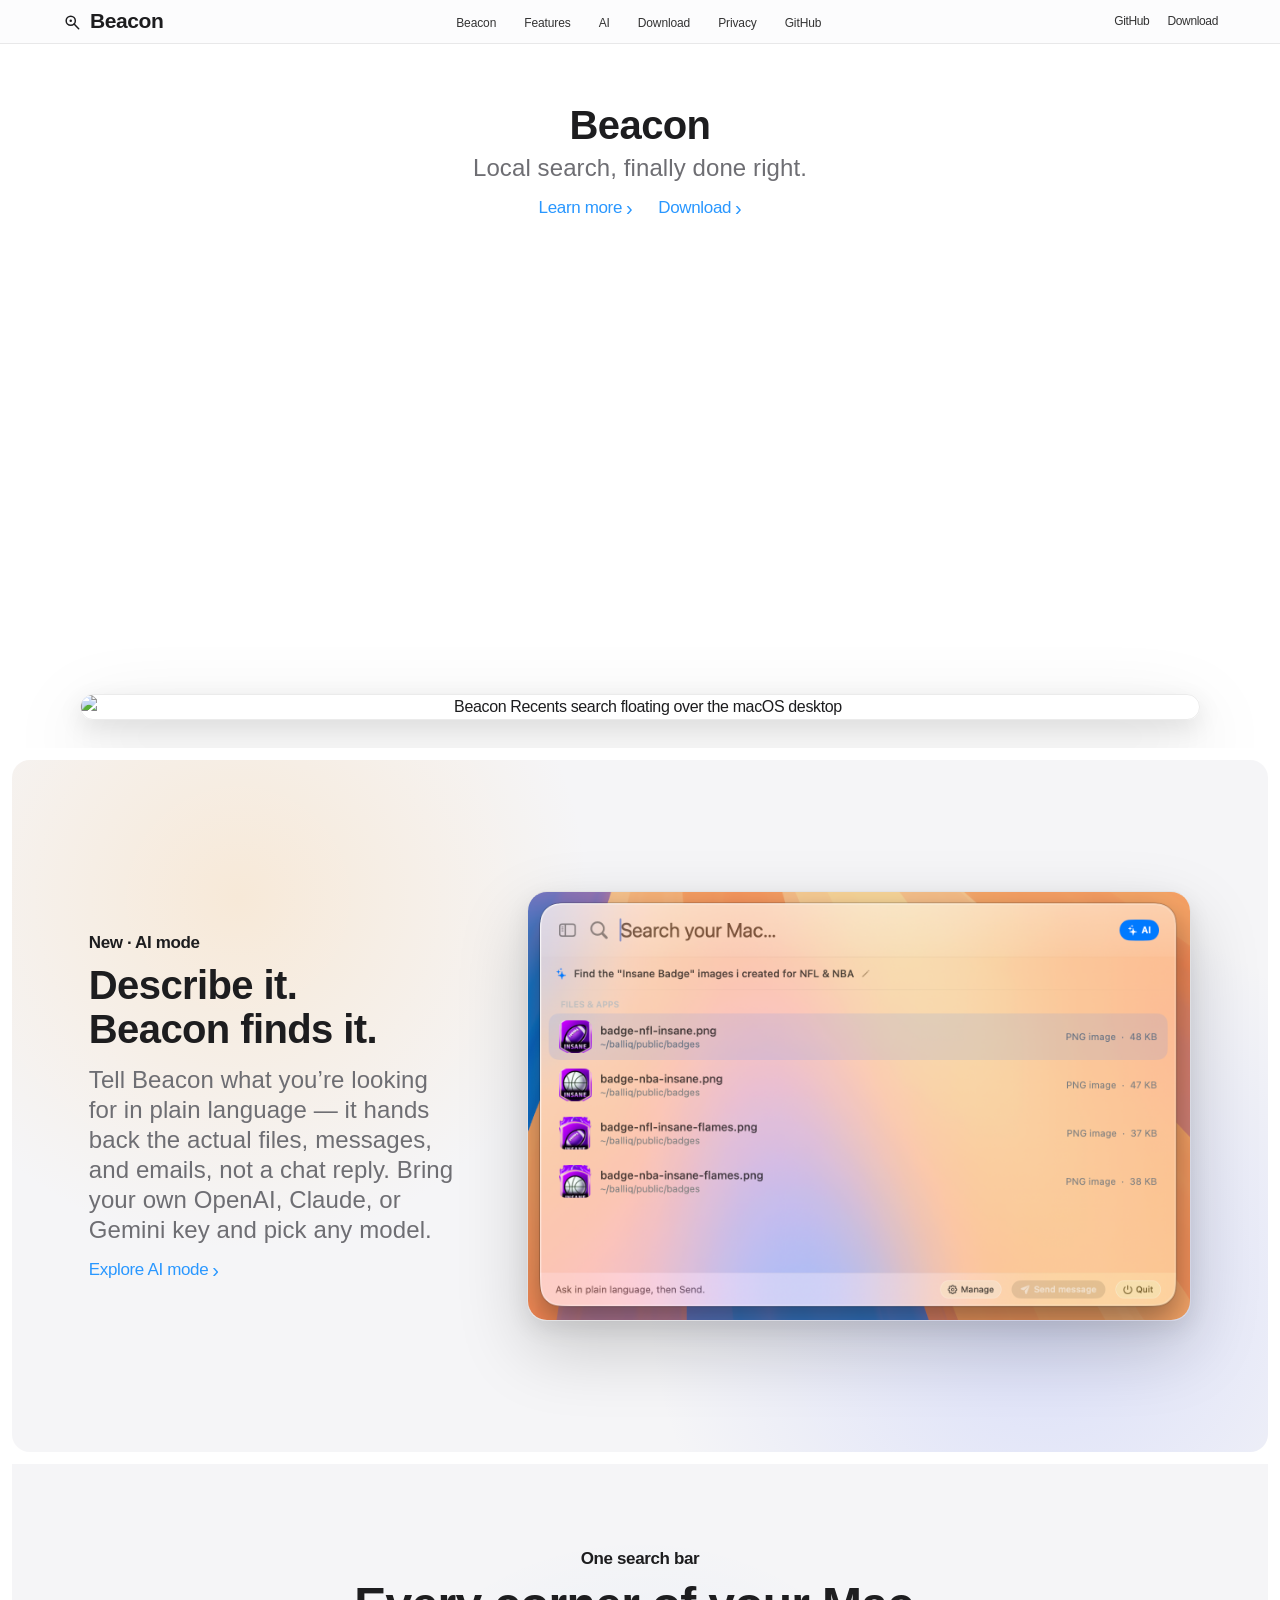
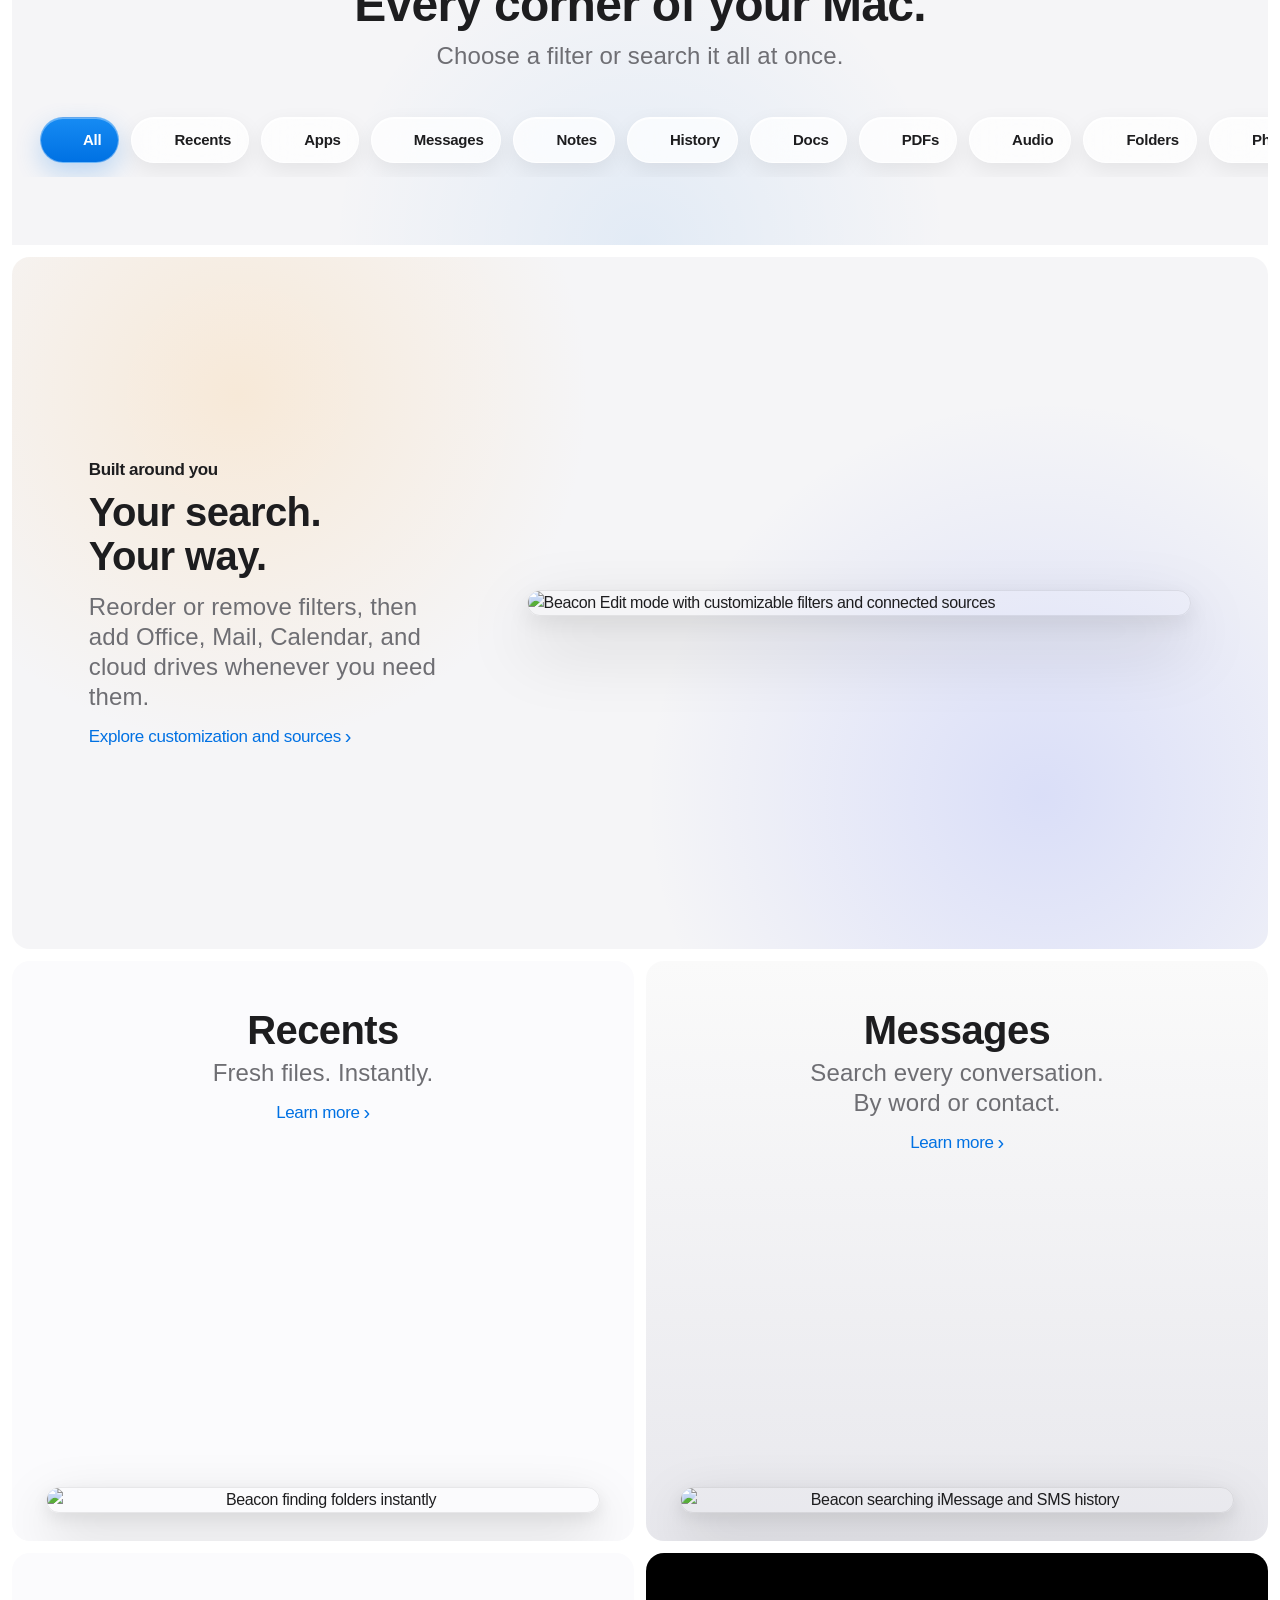
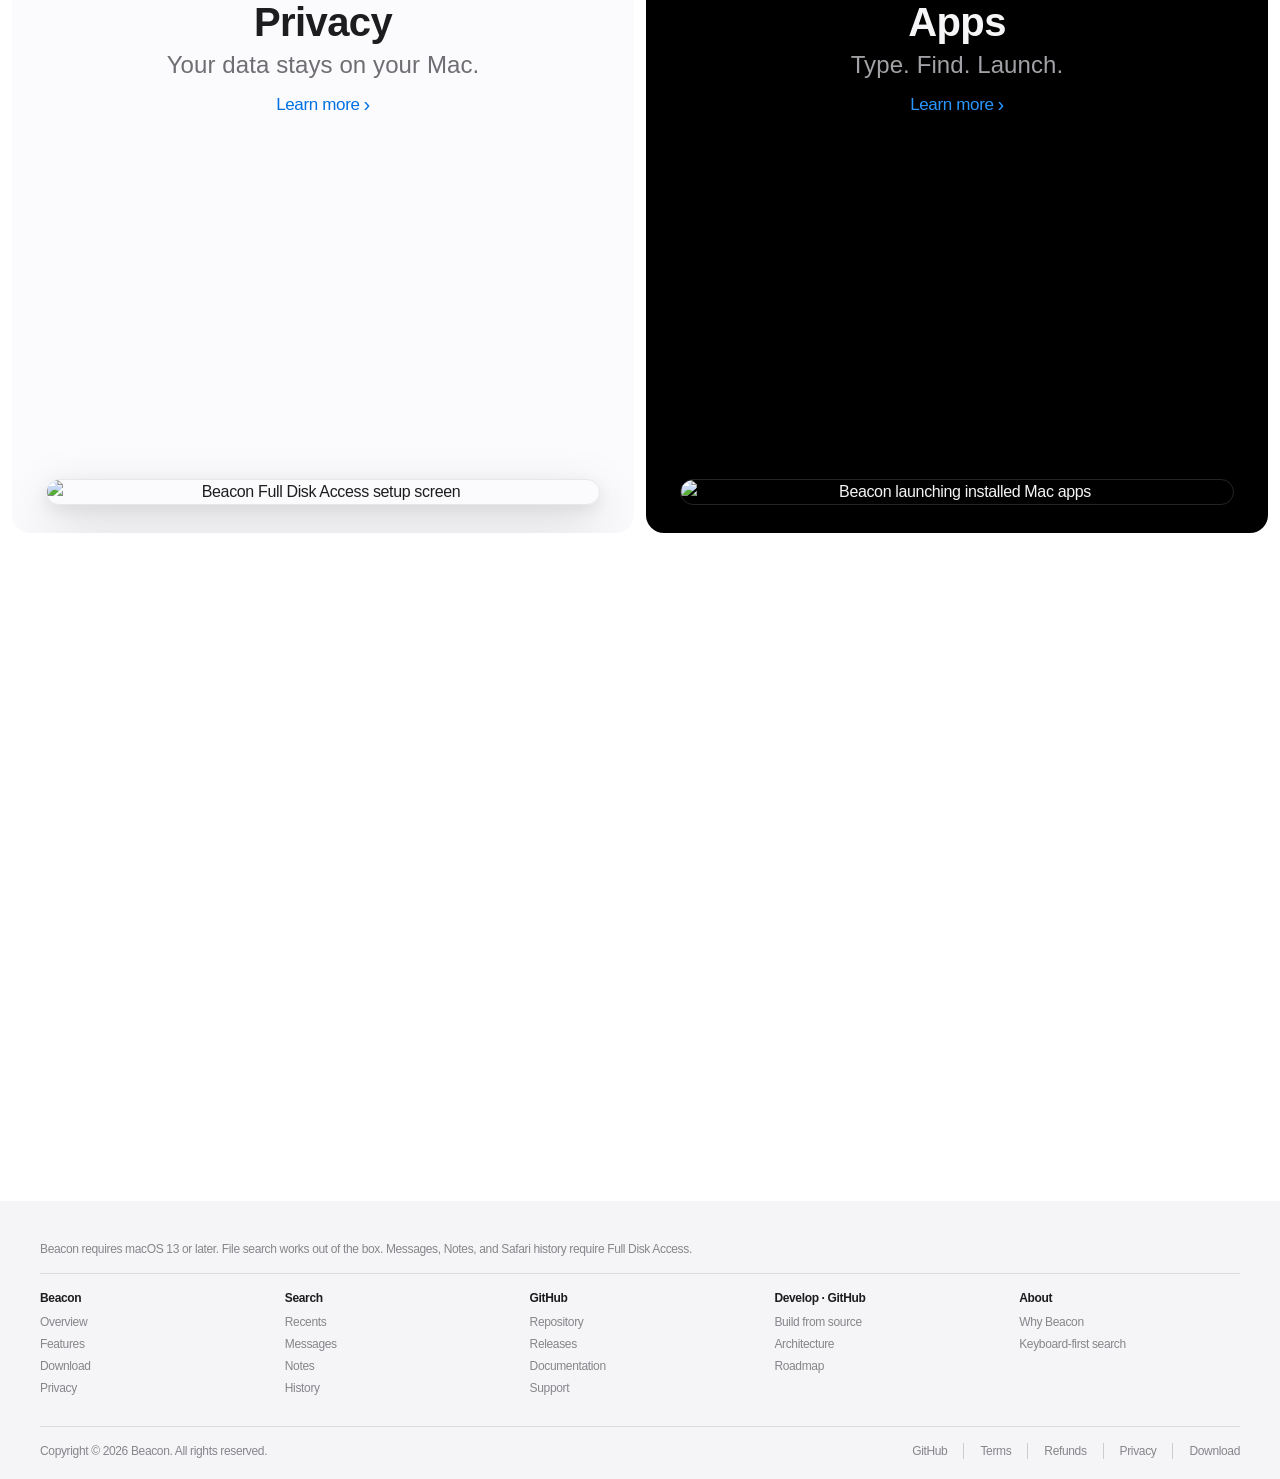
==== docs/index.html @ a311bbb9 "Site polish + Beacon edit-mode drag fix - beaconmac.com: AI is now a jump-to section — "AI" nav link" ====
<!DOCTYPE html>
<html lang="en">
<head>
  <meta charset="utf-8">
  <meta name="viewport" content="width=device-width, initial-scale=1">
  <meta name="description" content="Beacon — fast, private macOS search across files, messages, mail, calendar, Office documents, cloud folders, and more.">
  <title>Beacon — Apple-style macOS search</title>
  <link rel="icon" type="image/png" sizes="36x36" href="assets/favicon.png">
  <link rel="stylesheet" href="css/styles.css?v=20260712-2">
</head>
<body>

  <nav class="globalnav" aria-label="Global">
    <div class="globalnav-inner">
      <a class="globalnav-logo" href="index.html">
        <svg viewBox="0 0 24 24" fill="none" stroke="currentColor" stroke-width="1.8" stroke-linecap="round">
          <circle cx="10.5" cy="10.5" r="5.5"/>
          <line x1="14.5" y1="14.5" x2="20" y2="20"/>
          <circle cx="10.5" cy="10.5" r="1.5" fill="currentColor" stroke="none"/>
        </svg>
        Beacon
      </a>
      <ul class="globalnav-links">
        <li><a href="beacon/index.html">Beacon</a></li>
        <li><a href="beacon/index.html#features">Features</a></li>
        <li><a href="beacon/index.html#ai">AI</a></li>
        <li><a href="beacon/index.html#download" data-buy>Download</a></li>
        <li><a href="beacon/index.html#privacy">Privacy</a></li>
        <li><a href="https://github.com/claytonwendelwon/Mac-search">GitHub</a></li>
      </ul>
      <div class="globalnav-actions">
        <a href="https://github.com/claytonwendelwon/Mac-search" aria-label="GitHub">GitHub</a>
        <a href="beacon/index.html#download" aria-label="Download" data-buy>Download</a>
      </div>
      <button class="nav-menu-button" type="button" data-menu-toggle
              aria-expanded="false" aria-controls="home-mobile-menu" aria-label="Open menu">
        <span></span><span></span><span></span>
      </button>
      <a class="globalnav-mobile-cta" href="beacon/index.html#download" data-buy>Download</a>
      <div class="mobile-nav" id="home-mobile-menu" data-mobile-menu>
        <a href="beacon/index.html">Beacon</a>
        <a href="beacon/index.html#features">Features</a>
        <a href="beacon/index.html#ai">AI</a>
        <a href="beacon/index.html#lineup">Filters</a>
        <a href="beacon/index.html#privacy">Privacy</a>
        <a href="beacon/index.html#download" data-buy>Download</a>
        <a href="https://github.com/claytonwendelwon/Mac-search">GitHub</a>
      </div>
    </div>
  </nav>

  <!-- Hero tile: Beacon -->
  <section class="tile-grid">
    <a class="tile tile-full tile-home-hero" href="beacon/index.html">
      <h2 class="headline-tile">Beacon</h2>
      <p class="subhead">Local search, finally done right.</p>
      <div class="cta-row">
        <span class="link-more" style="color:#2997ff">Learn more</span>
        <span class="link-more" style="color:#2997ff">Download</span>
      </div>
      <div class="tile-visual">
        <img class="product-shot product-shot-hero"
             src="assets/beacon-recents-wide.jpg"
             alt="Beacon Recents search floating over the macOS desktop">
      </div>
    </a>

    <a class="tile tile-full tile-feature-combined" href="beacon/index.html#ai">
      <div class="tile-feature-copy">
        <p class="eyebrow">New · AI mode</p>
        <h2 class="headline-tile">Describe it.<br>Beacon finds it.</h2>
        <p class="subhead">Tell Beacon what you’re looking for in plain language — it hands back the actual files, messages, and emails, not a chat reply. Bring your own OpenAI, Claude, or Gemini key and pick any model.</p>
        <div class="cta-row">
          <span class="link-more" style="color:#2997ff">Explore AI mode</span>
        </div>
      </div>
      <div class="tile-feature-visual">
        <img class="product-shot product-shot-customize"
             src="assets/ai-results.png"
             alt="Beacon AI mode returning the exact files that match a plain-language request">
      </div>
    </a>

    <div class="filter-highlight" aria-labelledby="filter-highlight-title">
      <div class="filter-highlight-copy">
        <p class="eyebrow">One search bar</p>
        <h2 class="headline-section" id="filter-highlight-title">Every corner of your Mac.</h2>
        <p class="subhead">Choose a filter or search it all at once.</p>
      </div>
      <div class="filter-rail" aria-label="Available Beacon filters">
        <span class="filter-chip active"><svg><use href="assets/symbols.svg#icon-all"/></svg>All</span>
        <span class="filter-chip"><svg><use href="assets/symbols.svg#icon-recents"/></svg>Recents</span>
        <span class="filter-chip"><svg><use href="assets/symbols.svg#icon-apps"/></svg>Apps</span>
        <span class="filter-chip"><svg><use href="assets/symbols.svg#icon-messages"/></svg>Messages</span>
        <span class="filter-chip"><svg><use href="assets/symbols.svg#icon-notes"/></svg>Notes</span>
        <span class="filter-chip"><svg><use href="assets/symbols.svg#icon-history"/></svg>History</span>
        <span class="filter-chip"><svg><use href="assets/symbols.svg#icon-docs"/></svg>Docs</span>
        <span class="filter-chip"><svg><use href="assets/symbols.svg#icon-pdfs"/></svg>PDFs</span>
        <span class="filter-chip"><svg><use href="assets/symbols.svg#icon-audio"/></svg>Audio</span>
        <span class="filter-chip"><svg><use href="assets/symbols.svg#icon-folders"/></svg>Folders</span>
        <span class="filter-chip"><svg><use href="assets/symbols.svg#icon-photos"/></svg>Photos</span>
        <span class="filter-chip"><svg><use href="assets/symbols.svg#icon-videos"/></svg>Videos</span>
        <span class="filter-chip"><svg><use href="assets/symbols.svg#icon-clipboard"/></svg>Clipboard</span>
        <span class="filter-chip"><svg><use href="assets/symbols.svg#icon-settings"/></svg>Settings</span>
        <span class="filter-chip"><svg><use href="assets/symbols.svg#icon-docs"/></svg>Office</span>
        <span class="filter-chip"><svg><use href="assets/symbols.svg#icon-messages"/></svg>Mail & Gmail</span>
        <span class="filter-chip"><svg><use href="assets/symbols.svg#icon-recents"/></svg>Calendar</span>
        <span class="filter-chip"><svg><use href="assets/symbols.svg#icon-folders"/></svg>Cloud drives</span>
      </div>
      <p class="filter-rail-hint">Scroll to explore</p>
    </div>

    <a class="tile tile-full tile-feature-combined" href="beacon/index.html#customize">
      <div class="tile-feature-copy">
        <p class="eyebrow">Built around you</p>
        <h2 class="headline-tile">Your search.<br>Your way.</h2>
        <p class="subhead">Reorder or remove filters, then add Office, Mail, Calendar, and cloud drives whenever you need them.</p>
        <div class="cta-row">
          <span class="link-more">Explore customization and sources</span>
        </div>
      </div>
      <div class="tile-feature-visual">
        <img class="product-shot product-shot-customize"
             src="assets/beacon-edit-add.png"
             alt="Beacon Edit mode with customizable filters and connected sources">
      </div>
    </a>

    <a class="tile tile-light" href="beacon/index.html#recents">
      <h2 class="headline-tile">Recents</h2>
      <p class="subhead">Fresh files. Instantly.</p>
      <div class="cta-row">
        <span class="link-more">Learn more</span>
      </div>
      <div class="tile-visual">
        <img class="product-shot product-shot-tile"
             src="assets/beacon-folders-close.png"
             alt="Beacon finding folders instantly">
      </div>
    </a>

    <a class="tile tile-gradient" href="beacon/index.html#messages">
      <h2 class="headline-tile">Messages</h2>
      <p class="subhead">Search every conversation.<br>By word or contact.</p>
      <div class="cta-row">
        <span class="link-more">Learn more</span>
      </div>
      <div class="tile-visual">
        <img class="product-shot product-shot-tile"
             src="assets/beacon-messages-close.png"
             alt="Beacon searching iMessage and SMS history">
      </div>
    </a>

    <a class="tile tile-light" href="beacon/index.html#privacy">
      <h2 class="headline-tile">Privacy</h2>
      <p class="subhead">Your data stays on your Mac.</p>
      <div class="cta-row">
        <span class="link-more">Learn more</span>
      </div>
      <div class="tile-visual">
        <img class="product-shot product-shot-tile"
             src="assets/beacon-disk-access-close.png"
             alt="Beacon Full Disk Access setup screen">
      </div>
    </a>

    <a class="tile tile-dark" href="beacon/index.html#apps">
      <h2 class="headline-tile">Apps</h2>
      <p class="subhead subhead-light">Type. Find. Launch.</p>
      <div class="cta-row">
        <span class="link-more" style="color:#2997ff">Learn more</span>
      </div>
      <div class="tile-visual">
        <img class="product-shot product-shot-tile"
             src="assets/beacon-apps-wide.jpg"
             alt="Beacon launching installed Mac apps">
      </div>
    </a>
  </section>

  <!-- Download CTA -->
  <section class="download-band fade-in" id="download">
    <h2 class="headline-section">Get Beacon for Mac.</h2>
    <p class="subhead subhead-light">$15/year · Native · Notarized by Apple · Auto-updating</p>
    <div class="cta-row">
      <a class="btn-download" href="beacon/index.html#download" data-buy>Buy Beacon</a>
      <a class="link-more" style="color:#2997ff" href="https://github.com/claytonwendelwon/Mac-search/releases/latest">Latest release on GitHub</a>
    </div>
  </section>

  <!-- GitHub -->
  <section class="github-band fade-in">
    <h2 class="headline-section">Open on GitHub.</h2>
    <p class="body-copy">Beacon's full source code is public — Swift, SwiftUI, zero third-party dependencies. Read it, build it yourself, or contribute.</p>
    <div class="cta-row">
      <a class="btn-outline" href="https://github.com/claytonwendelwon/Mac-search">View on GitHub</a>
      <a class="link-more" href="https://github.com/claytonwendelwon/Mac-search/blob/main/README.md">Docs on GitHub</a>
    </div>
  </section>

  <footer class="footer">
    <div class="footer-inner">
      <p class="footer-note">Beacon requires macOS 13 or later. File search works out of the box. Messages, Notes, and Safari history require Full Disk Access.</p>
      <div class="footer-columns">
        <div class="footer-col">
          <h4>Beacon</h4>
          <ul>
            <li><a href="beacon/index.html">Overview</a></li>
            <li><a href="beacon/index.html#features">Features</a></li>
            <li><a href="beacon/index.html#download" data-buy>Download</a></li>
            <li><a href="beacon/index.html#privacy">Privacy</a></li>
          </ul>
        </div>
        <div class="footer-col">
          <h4>Search</h4>
          <ul>
            <li><a href="beacon/index.html#recents">Recents</a></li>
            <li><a href="beacon/index.html#messages">Messages</a></li>
            <li><a href="beacon/index.html#notes">Notes</a></li>
            <li><a href="beacon/index.html#history">History</a></li>
          </ul>
        </div>
        <div class="footer-col">
          <h4>GitHub</h4>
          <ul>
            <li><a href="https://github.com/claytonwendelwon/Mac-search">Repository</a></li>
            <li><a href="https://github.com/claytonwendelwon/Mac-search/releases">Releases</a></li>
            <li><a href="https://github.com/claytonwendelwon/Mac-search/blob/main/README.md">Documentation</a></li>
            <li><a href="https://github.com/claytonwendelwon/Mac-search/issues">Support</a></li>
          </ul>
        </div>
        <div class="footer-col">
          <h4>Develop · GitHub</h4>
          <ul>
            <li><a href="https://github.com/claytonwendelwon/Mac-search/blob/main/README.md#build--run">Build from source</a></li>
            <li><a href="https://github.com/claytonwendelwon/Mac-search/blob/main/README.md#how-it-works">Architecture</a></li>
            <li><a href="https://github.com/claytonwendelwon/Mac-search/blob/main/README.md#roadmap">Roadmap</a></li>
          </ul>
        </div>
        <div class="footer-col">
          <h4>About</h4>
          <ul>
            <li><a href="beacon/index.html#why">Why Beacon</a></li>
            <li><a href="beacon/index.html#apps">Keyboard-first search</a></li>
          </ul>
        </div>
      </div>
      <div class="footer-bottom">
        <span>Copyright © 2026 Beacon. All rights reserved.</span>
        <div class="footer-legal">
          <a href="https://github.com/claytonwendelwon/Mac-search">GitHub</a>
          <a href="/legal/terms">Terms</a>
          <a href="/legal/refunds">Refunds</a>
          <a href="/legal/privacy">Privacy</a>
          <a href="beacon/index.html#download" data-buy>Download</a>
        </div>
      </div>
    </div>
  </footer>

  <script src="js/main.js?v=20260712-2"></script>
  <script>
    // Lemon Squeezy hosted checkout — sells immediately, no domain approval.
    // Paste the product's "Share / buy" URL (e.g.
    // https://beaconmac.lemonsqueezy.com/buy/xxxxxxxx-xxxx-xxxx-xxxx-xxxxxxxxxxxx).
    var BEACON_CHECKOUT_URL = "https://beaconmac.lemonsqueezy.com/checkout/buy/636f0d26-1b9b-4ca4-8434-4476b0f132fe";
    document.querySelectorAll("[data-buy]").forEach(function (el) {
      el.addEventListener("click", function (e) {
        e.preventDefault();
        // Same-tab redirect: reliable on the first click (a new-tab window.open
        // gets treated as a popup and can swallow the first click).
        window.location.href = BEACON_CHECKOUT_URL;
      });
    });
  </script>
</body>
</html>
---- docs/css/styles.css ----
/* Beacon — Apple-inspired marketing site */

:root {
  --apple-blue: #0071e3;
  --apple-blue-hover: #0077ed;
  --apple-gray: #86868b;
  --apple-gray-dark: #6e6e73;
  --apple-text: #1d1d1f;
  --apple-bg: #fbfbfd;
  --apple-bg-alt: #f5f5f7;
  --nav-height: 44px;
  --subnav-height: 52px;
  --max-width: 980px;
  --wide-width: 1200px;
  --font: -apple-system, BlinkMacSystemFont, "SF Pro Display", "SF Pro Text", "Helvetica Neue", Helvetica, Arial, sans-serif;
}

*, *::before, *::after { box-sizing: border-box; margin: 0; padding: 0; }

html {
  scroll-behavior: smooth;
  -webkit-font-smoothing: antialiased;
  -moz-osx-font-smoothing: grayscale;
}

body {
  font-family: var(--font);
  color: var(--apple-text);
  background: #fff;
  line-height: 1.47059;
  font-weight: 400;
  letter-spacing: -0.022em;
}

a {
  color: var(--apple-blue);
  text-decoration: none;
}

a:hover { text-decoration: underline; }

img, svg { display: block; max-width: 100%; }

/* ── Global nav ── */

.globalnav {
  position: sticky;
  top: 0;
  z-index: 9999;
  height: var(--nav-height);
  background: rgba(251, 251, 253, 0.72);
  backdrop-filter: saturate(180%) blur(20px);
  -webkit-backdrop-filter: saturate(180%) blur(20px);
  border-bottom: 1px solid rgba(0, 0, 0, 0.08);
}

.globalnav-inner {
  max-width: var(--wide-width);
  margin: 0 auto;
  padding: 0 22px;
  height: 100%;
  display: flex;
  align-items: center;
  justify-content: space-between;
}

.globalnav-logo {
  display: flex;
  align-items: center;
  gap: 8px;
  color: var(--apple-text);
  text-decoration: none;
  font-size: 21px;
  font-weight: 600;
  letter-spacing: -0.02em;
}

.globalnav-logo:hover { text-decoration: none; opacity: 0.8; }

.globalnav-logo svg { width: 20px; height: 20px; }

.globalnav-links {
  display: flex;
  align-items: center;
  gap: 28px;
  list-style: none;
}

.globalnav-links a {
  font-size: 12px;
  color: rgba(0, 0, 0, 0.8);
  text-decoration: none;
  letter-spacing: -0.01em;
  transition: opacity 0.2s;
}

.globalnav-links a:hover { opacity: 0.65; text-decoration: none; }

.globalnav-actions {
  display: flex;
  align-items: center;
  gap: 18px;
}

.globalnav-actions a {
  font-size: 12px;
  color: rgba(0, 0, 0, 0.8);
  text-decoration: none;
}

.globalnav-actions a:hover { opacity: 0.65; text-decoration: none; }

.nav-menu-button {
  display: none;
  width: 34px;
  height: 34px;
  padding: 7px;
  border: 0;
  background: transparent;
  cursor: pointer;
}

.nav-menu-button span {
  display: block;
  width: 20px;
  height: 1px;
  margin: 4px 0;
  background: var(--apple-text);
  transform-origin: center;
  transition: transform 0.22s ease, opacity 0.18s ease;
}

.nav-menu-button[aria-expanded="true"] span:first-child {
  transform: translateY(5px) rotate(45deg);
}

.nav-menu-button[aria-expanded="true"] span:nth-child(2) {
  opacity: 0;
}

.nav-menu-button[aria-expanded="true"] span:nth-child(3) {
  transform: translateY(-5px) rotate(-45deg);
}

.mobile-nav {
  display: none;
  position: absolute;
  z-index: 9997;
  top: 100%;
  right: 0;
  left: 0;
  min-height: calc(100vh - var(--nav-height));
  padding: 28px 32px 48px;
  flex-direction: column;
  gap: 0;
  overflow-y: auto;
  background: rgba(251, 251, 253, 0.98);
  backdrop-filter: saturate(180%) blur(24px);
  -webkit-backdrop-filter: saturate(180%) blur(24px);
}

.product-page .mobile-nav { min-height: calc(100vh - var(--subnav-height)); }

.mobile-nav a {
  padding: 15px 0;
  border-bottom: 1px solid rgba(0, 0, 0, 0.08);
  color: var(--apple-text);
  font-size: 28px;
  font-weight: 600;
  letter-spacing: -0.025em;
  text-decoration: none;
}

body.menu-open { overflow: hidden; }

.globalnav-mobile-cta {
  display: none;
  color: var(--apple-blue);
  font-size: 12px;
  text-decoration: none;
}

/* ── Sub navigation (product pages) ── */

.subnav {
  position: sticky;
  top: var(--nav-height);
  z-index: 9998;
  height: var(--subnav-height);
  background: rgba(251, 251, 253, 0.72);
  backdrop-filter: saturate(180%) blur(20px);
  -webkit-backdrop-filter: saturate(180%) blur(20px);
  border-bottom: 1px solid rgba(0, 0, 0, 0.08);
}

.product-page .subnav {
  top: 0;
}

.subnav-inner {
  max-width: var(--wide-width);
  margin: 0 auto;
  padding: 0 22px;
  height: 100%;
  display: grid;
  grid-template-columns: 1fr auto 1fr;
  align-items: center;
  gap: 18px;
}

.subnav-title {
  justify-self: start;
  font-size: 21px;
  font-weight: 600;
  letter-spacing: -0.02em;
  color: var(--apple-text);
  text-decoration: none;
}

.subnav-links {
  justify-self: center;
  display: flex;
  align-items: center;
  gap: 24px;
  list-style: none;
}

.subnav-links a {
  font-size: 12px;
  color: rgba(0, 0, 0, 0.56);
  text-decoration: none;
}

.subnav-links a:hover,
.subnav-links a.active {
  color: var(--apple-text);
  text-decoration: none;
}

.subnav-cta {
  justify-self: end;
  font-size: 12px;
  color: var(--apple-blue);
  text-decoration: none;
}

.subnav-cta:hover { text-decoration: underline; }

/* ── Typography ── */

.headline-hero {
  font-size: clamp(40px, 6vw, 64px);
  font-weight: 600;
  letter-spacing: -0.015em;
  line-height: 1.05;
}

.headline-section {
  font-size: clamp(32px, 4.5vw, 48px);
  font-weight: 600;
  letter-spacing: -0.015em;
  line-height: 1.08;
}

.headline-tile {
  font-size: clamp(28px, 3.5vw, 40px);
  font-weight: 600;
  letter-spacing: -0.015em;
  line-height: 1.1;
}

.subhead {
  font-size: clamp(19px, 2.2vw, 24px);
  font-weight: 400;
  letter-spacing: 0.004em;
  line-height: 1.25;
  color: var(--apple-gray-dark);
  margin-top: 6px;
}

.subhead-light { color: #a1a1a6; }

.eyebrow {
  font-size: 17px;
  font-weight: 600;
  letter-spacing: -0.022em;
  margin-bottom: 8px;
}

.body-copy {
  font-size: 17px;
  line-height: 1.47059;
  letter-spacing: -0.022em;
  color: var(--apple-gray-dark);
}

/* ── Links & CTAs ── */

.cta-row {
  display: flex;
  align-items: center;
  justify-content: center;
  gap: 26px;
  margin-top: 14px;
  flex-wrap: wrap;
}

.link-more {
  font-size: 17px;
  color: var(--apple-blue);
  text-decoration: none;
  display: inline-flex;
  align-items: center;
  gap: 4px;
}

.link-more::after {
  content: "›";
  font-size: 20px;
  line-height: 1;
  font-weight: 400;
}

.link-more:hover { text-decoration: underline; }

.btn-download {
  display: inline-flex;
  align-items: center;
  justify-content: center;
  min-width: 28px;
  padding: 8px 16px;
  border-radius: 980px;
  background: var(--apple-blue);
  color: #fff;
  font-size: 17px;
  font-weight: 400;
  text-decoration: none;
  transition: background 0.2s;
}

.btn-download:hover {
  background: var(--apple-blue-hover);
  text-decoration: none;
}

.btn-outline {
  display: inline-flex;
  align-items: center;
  justify-content: center;
  padding: 8px 16px;
  border-radius: 980px;
  border: 1px solid var(--apple-blue);
  color: var(--apple-blue);
  font-size: 17px;
  text-decoration: none;
  transition: background 0.2s;
}

.btn-outline:hover {
  background: rgba(0, 113, 227, 0.06);
  text-decoration: none;
}

/* ── Hero sections ── */

.hero {
  text-align: center;
  padding: 55px 22px 0;
}

.hero-dark {
  background: #000;
  color: #f5f5f7;
}

.hero-dark .subhead { color: #a1a1a6; }

.hero-light { background: var(--apple-bg); }

.hero-white { background: #fff; }

.hero-visual {
  margin-top: 40px;
  display: flex;
  justify-content: center;
  padding-bottom: 40px;
}

/* ── Real product screenshots ── */

.product-shot {
  display: block;
  width: 100%;
  height: auto;
  border-radius: 22px;
  border: 1px solid rgba(0, 0, 0, 0.08);
  box-shadow:
    0 30px 80px rgba(0, 0, 0, 0.18),
    0 8px 24px rgba(0, 0, 0, 0.10);
}

.product-shot-hero {
  width: min(1120px, 94vw);
}

.product-shot-tile {
  width: min(560px, 96%);
  max-height: 390px;
  object-fit: cover;
  object-position: center;
  border-radius: 18px;
  box-shadow:
    0 22px 55px rgba(0, 0, 0, 0.18),
    0 6px 16px rgba(0, 0, 0, 0.08);
}

.tile-dark .product-shot {
  border-color: rgba(255, 255, 255, 0.14);
}

.product-shot-detail {
  width: min(650px, 100%);
  border-radius: 18px;
}

.product-shot-wide {
  width: 100%;
  border-radius: 18px;
}

/* ── Homepage tile grid (apple.com style) ── */

.tile-grid {
  display: grid;
  grid-template-columns: repeat(2, 1fr);
  gap: 12px;
  padding: 12px;
  background: #fff;
}

.tile {
  position: relative;
  border-radius: 18px;
  overflow: hidden;
  min-height: 580px;
  display: flex;
  flex-direction: column;
  align-items: center;
  text-align: center;
  padding: 47px 22px 0;
  text-decoration: none;
  color: inherit;
}

.tile:hover { text-decoration: none; }

.tile-light { background: var(--apple-bg); }
.tile-dark { background: #000; color: #f5f5f7; }
.tile-dark .subhead { color: #a1a1a6; }
.tile-gradient { background: linear-gradient(180deg, #fafafa 0%, #e8e8ed 100%); }
.tile-home-hero {
  background: #fff;
  border-radius: 0;
}

.tile-feature-combined {
  display: grid;
  grid-template-columns: minmax(280px, 0.72fr) minmax(0, 1.28fr);
  align-items: center;
  gap: clamp(34px, 5vw, 78px);
  min-height: 590px;
  padding: 64px clamp(38px, 6vw, 92px);
  text-align: left;
  background:
    radial-gradient(circle at 18% 20%, rgba(255, 190, 105, 0.22), transparent 30%),
    radial-gradient(circle at 82% 78%, rgba(96, 120, 255, 0.18), transparent 34%),
    #f5f5f7;
}

.tile-feature-copy {
  max-width: 430px;
}

.tile-feature-copy .subhead {
  margin-top: 14px;
}

.tile-feature-copy .cta-row {
  justify-content: flex-start;
  margin-top: 20px;
}

.tile-feature-visual {
  width: 100%;
  display: flex;
  align-items: center;
  justify-content: center;
}

.product-shot-customize {
  width: 100%;
  max-height: 540px;
  object-fit: contain;
  border-radius: 20px;
  box-shadow:
    0 28px 70px rgba(0, 0, 0, 0.18),
    0 8px 22px rgba(0, 0, 0, 0.08);
}

.tile .cta-row { margin-top: 12px; }

.tile-visual {
  flex: 1;
  width: 100%;
  display: flex;
  align-items: flex-end;
  justify-content: center;
  margin-top: 30px;
  padding-bottom: 28px;
}

.tile-full {
  grid-column: 1 / -1;
  min-height: 692px;
}

/* ── Homepage filter rail ── */

.filter-highlight {
  grid-column: 1 / -1;
  overflow: hidden;
  padding: 82px 0 68px;
  background:
    radial-gradient(circle at 50% 100%, rgba(0, 113, 227, 0.08), transparent 42%),
    var(--apple-bg-alt);
}

.filter-highlight-copy {
  text-align: center;
  padding: 0 22px 32px;
}

.filter-highlight-copy .subhead {
  margin-top: 10px;
}

.filter-rail {
  display: flex;
  gap: 12px;
  width: 100%;
  overflow-x: auto;
  padding: 14px max(28px, calc((100vw - var(--wide-width)) / 2));
  scroll-snap-type: x proximity;
  scroll-padding-inline: 28px;
  scrollbar-width: none;
  -webkit-overflow-scrolling: touch;
}

.filter-rail::-webkit-scrollbar {
  display: none;
}

.filter-chip {
  flex: 0 0 auto;
  scroll-snap-align: start;
  display: inline-flex;
  align-items: center;
  gap: 8px;
  padding: 11px 17px;
  border-radius: 980px;
  color: var(--apple-text);
  background: rgba(255, 255, 255, 0.74);
  border: 1px solid rgba(255, 255, 255, 0.9);
  box-shadow:
    0 8px 22px rgba(0, 0, 0, 0.07),
    inset 0 1px 0 rgba(255, 255, 255, 0.85);
  backdrop-filter: blur(20px) saturate(160%);
  -webkit-backdrop-filter: blur(20px) saturate(160%);
  font-size: 15px;
  font-weight: 600;
  letter-spacing: -0.016em;
}

.filter-chip svg {
  width: 17px;
  height: 17px;
  fill: none;
  stroke: currentColor;
  stroke-width: 1.8;
  stroke-linecap: round;
  stroke-linejoin: round;
}

.filter-chip.active {
  color: #fff;
  background: linear-gradient(180deg, #168bf3, var(--apple-blue));
  border-color: rgba(255, 255, 255, 0.38);
  box-shadow:
    0 10px 26px rgba(0, 113, 227, 0.24),
    inset 0 1px 0 rgba(255, 255, 255, 0.35);
}

.filter-rail-hint {
  display: none;
  margin-top: 14px;
  color: var(--apple-gray);
  font-size: 12px;
  text-align: center;
}

/* ── Feature tabs (iPhone page style) ── */

.feature-tabs-section {
  background: var(--apple-bg);
  padding: 80px 22px 60px;
}

.feature-tabs-header {
  text-align: center;
  max-width: 680px;
  margin: 0 auto 40px;
}

.tab-list {
  display: flex;
  align-items: stretch;
  justify-content: center;
  gap: 0;
  list-style: none;
  overflow-x: auto;
  overflow-y: hidden;
  overscroll-behavior-x: contain;
  touch-action: pan-x;
  -webkit-overflow-scrolling: touch;
  scrollbar-width: none;
  scroll-snap-type: x proximity;
  margin-bottom: 40px;
  border-bottom: 1px solid rgba(0, 0, 0, 0.1);
  max-width: var(--wide-width);
  margin-left: auto;
  margin-right: auto;
}

.tab-list::-webkit-scrollbar { display: none; }

.tab-list > li {
  flex: 0 0 auto;
  scroll-snap-align: nearest;
}

.tab-list button {
  display: block;
  background: none;
  border: none;
  border-bottom: 2px solid transparent;
  padding: 12px 20px 14px;
  font-family: var(--font);
  font-size: 14px;
  font-weight: 600;
  color: var(--apple-gray);
  cursor: pointer;
  letter-spacing: -0.016em;
  margin-bottom: -1px;
  transition: color 0.2s, border-color 0.2s;
}

.tab-list button:hover { color: var(--apple-text); }

.tab-list button.active {
  color: var(--apple-text);
  border-bottom-color: var(--apple-text);
}

.tab-panel {
  display: none;
  max-width: var(--wide-width);
  margin: 0 auto;
}

.tab-panel.active {
  display: grid;
  grid-template-columns: 1fr 1fr;
  gap: 40px;
  align-items: center;
}

.tab-panel[id] {
  scroll-margin-top: calc(var(--subnav-height) + 24px);
}

.tab-panel.active .tab-panel-visual {
  animation: tab-visual-in 420ms cubic-bezier(0.22, 1, 0.36, 1) both;
}

@keyframes tab-visual-in {
  from {
    opacity: 0;
    transform: translateY(8px);
  }
  to {
    opacity: 1;
    transform: translateY(0);
  }
}

.tab-panel-copy h2 {
  font-size: clamp(28px, 3.5vw, 40px);
  font-weight: 600;
  letter-spacing: -0.015em;
  line-height: 1.1;
  margin-bottom: 16px;
}

.tab-panel-copy h3 {
  font-size: 21px;
  font-weight: 600;
  letter-spacing: -0.022em;
  margin: 24px 0 8px;
}

.tab-panel-copy p {
  font-size: 17px;
  line-height: 1.47059;
  color: var(--apple-gray-dark);
}

.tab-panel-visual {
  display: flex;
  justify-content: center;
  align-items: center;
}

@media (prefers-reduced-motion: reduce) {
  .tab-panel.active .tab-panel-visual {
    animation: none;
  }
}

.notes-placeholder {
  width: min(100%, 520px);
  min-height: 330px;
  padding: 48px;
  border: 1px solid rgba(0, 0, 0, 0.06);
  border-radius: 24px;
  display: flex;
  flex-direction: column;
  align-items: center;
  justify-content: center;
  background:
    radial-gradient(circle at 50% 0%, rgba(255, 214, 10, 0.2), transparent 48%),
    #fff;
  box-shadow: 0 24px 60px rgba(0, 0, 0, 0.08);
}

.notes-placeholder svg {
  width: 58px;
  height: 58px;
  margin-bottom: 20px;
  fill: none;
  stroke: #d99a00;
  stroke-width: 1.5;
  stroke-linecap: round;
  stroke-linejoin: round;
}

.notes-placeholder strong { font-size: 24px; }
.notes-placeholder span { margin-top: 6px; color: var(--apple-gray); }

.tab-panel.more-panel.active {
  grid-template-columns: minmax(240px, 0.8fr) minmax(320px, 1.2fr);
  padding: 52px;
  border-radius: 28px;
  color: #f5f5f7;
  background:
    radial-gradient(circle at 85% 15%, rgba(41, 151, 255, 0.34), transparent 35%),
    #101012;
}

.more-panel-heading h2 {
  margin: 6px 0 18px;
  font-size: clamp(34px, 4vw, 52px);
  line-height: 1.02;
  letter-spacing: -0.03em;
}

.more-panel-heading > p:last-child,
.benefit-grid span,
.coming-soon p {
  color: #a1a1a6;
  line-height: 1.45;
}

.benefit-grid {
  display: grid;
  grid-template-columns: 1fr 1fr;
  gap: 12px;
}

.benefit-grid > div {
  min-height: 110px;
  padding: 20px;
  border: 1px solid rgba(255, 255, 255, 0.1);
  border-radius: 18px;
  display: flex;
  flex-direction: column;
  justify-content: flex-end;
  background: rgba(255, 255, 255, 0.06);
}

.benefit-grid strong { margin-bottom: 4px; font-size: 17px; }

.coming-soon {
  grid-column: 1 / -1;
  padding-top: 26px;
  border-top: 1px solid rgba(255, 255, 255, 0.12);
}

.coming-soon-label {
  display: inline-block;
  margin-bottom: 10px;
  padding: 5px 10px;
  border-radius: 980px;
  color: #fff;
  background: var(--apple-blue);
  font-size: 12px;
  font-weight: 600;
}

.coming-soon h3 { margin-bottom: 6px; font-size: 24px; }

/* ── Screenshot showcase ── */

.showcase-section {
  padding: 96px 22px;
  background: #fff;
}

.showcase-header {
  max-width: var(--wide-width);
  margin: 0 auto 52px;
}

.showcase-stack {
  max-width: var(--wide-width);
  margin: 0 auto;
  display: grid;
  gap: 24px;
}

.showcase-card {
  overflow: hidden;
  background: var(--apple-bg-alt);
  border-radius: 28px;
  padding: 54px;
}

.showcase-copy {
  max-width: 680px;
  margin-bottom: 38px;
}

.showcase-copy h3 {
  font-size: clamp(32px, 4.5vw, 52px);
  line-height: 1.04;
  letter-spacing: -0.025em;
  margin-bottom: 14px;
}

.showcase-copy p:last-child {
  max-width: 580px;
  color: var(--apple-gray-dark);
  font-size: 19px;
  line-height: 1.42;
}

.showcase-card .product-shot {
  border-radius: 18px;
  box-shadow: 0 24px 70px rgba(0, 0, 0, 0.16);
}

/* ── Lineup cards ── */

.lineup-section {
  padding: 80px 22px;
  background: #fff;
}

.lineup-header {
  text-align: center;
  margin-bottom: 48px;
}

.lineup-grid {
  display: grid;
  grid-template-columns: repeat(auto-fit, minmax(220px, 1fr));
  gap: 20px;
  max-width: var(--wide-width);
  margin: 0 auto;
}

.lineup-card {
  background: var(--apple-bg);
  border-radius: 18px;
  padding: 32px 24px;
  text-align: center;
}

.lineup-card-icon {
  width: 48px;
  height: 48px;
  margin: 0 auto 16px;
  border-radius: 12px;
  background: #fff;
  display: flex;
  align-items: center;
  justify-content: center;
  box-shadow: 0 2px 8px rgba(0, 0, 0, 0.06);
}

.lineup-card-icon svg {
  width: 24px;
  height: 24px;
  fill: none;
  stroke: var(--apple-text);
  stroke-width: 1.65;
  stroke-linecap: round;
  stroke-linejoin: round;
}

.lineup-card h3 {
  font-size: 19px;
  font-weight: 600;
  letter-spacing: -0.022em;
  margin-bottom: 6px;
}

.lineup-card p {
  font-size: 14px;
  color: var(--apple-gray);
  line-height: 1.4;
}

/* ── Download band ── */

.download-band {
  background: #000;
  color: #f5f5f7;
  text-align: center;
  padding: 80px 22px;
}

.download-band .subhead { color: #a1a1a6; margin-top: 8px; margin-bottom: 24px; }

.download-steps {
  max-width: 520px;
  margin: 32px auto 0;
  text-align: left;
  list-style: none;
  counter-reset: steps;
}

.download-steps li {
  counter-increment: steps;
  font-size: 17px;
  color: #a1a1a6;
  padding: 12px 0;
  border-bottom: 1px solid rgba(255, 255, 255, 0.12);
  display: flex;
  gap: 16px;
  align-items: flex-start;
}

.download-steps li::before {
  content: counter(steps);
  flex-shrink: 0;
  width: 28px;
  height: 28px;
  border-radius: 50%;
  background: rgba(255, 255, 255, 0.12);
  display: flex;
  align-items: center;
  justify-content: center;
  font-size: 14px;
  font-weight: 600;
  color: #f5f5f7;
}

.download-steps .step-copy {
  min-width: 0;
  padding-top: 3px;
  line-height: 1.45;
}

.download-steps strong,
.download-steps kbd {
  color: #f5f5f7;
  font: inherit;
  font-weight: 600;
}

.download-steps kbd { white-space: nowrap; }

/* ── GitHub band ── */

.github-band {
  background: var(--apple-bg-alt);
  text-align: center;
  padding: 80px 22px;
}

.github-band .body-copy {
  max-width: 580px;
  margin: 12px auto 24px;
}

/* ── Bento / explore ── */

.explore-section {
  padding: 80px 22px;
  background: var(--apple-bg);
}

.explore-header {
  text-align: center;
  margin-bottom: 48px;
}

.bento-grid {
  display: grid;
  grid-template-columns: repeat(3, 1fr);
  gap: 12px;
  max-width: var(--wide-width);
  margin: 0 auto;
}

.bento-item {
  background: #fff;
  border-radius: 18px;
  padding: 32px 28px;
  min-height: 280px;
  display: flex;
  flex-direction: column;
}

.bento-item.wide { grid-column: span 2; }
.bento-item.tall { min-height: 360px; }

.bento-item h3 {
  font-size: 24px;
  font-weight: 600;
  letter-spacing: -0.015em;
  margin-bottom: 8px;
}

.bento-item p {
  font-size: 14px;
  color: var(--apple-gray);
  line-height: 1.4;
  flex: 1;
}

.bento-visual {
  margin-top: 20px;
  flex: 1;
  display: flex;
  align-items: flex-end;
  justify-content: center;
}

.feature-pills {
  display: flex;
  flex-wrap: wrap;
  gap: 8px;
  margin-top: 28px;
}

.feature-pills span {
  padding: 8px 13px;
  border-radius: 980px;
  background: var(--apple-bg-alt);
  color: var(--apple-gray-dark);
  font-size: 13px;
  font-weight: 600;
}

/* ── Mock UI components ── */

.search-mock {
  width: min(680px, 92vw);
  background: rgba(255, 255, 255, 0.72);
  backdrop-filter: blur(40px) saturate(180%);
  -webkit-backdrop-filter: blur(40px) saturate(180%);
  border-radius: 16px;
  border: 1px solid rgba(0, 0, 0, 0.08);
  box-shadow: 0 24px 80px rgba(0, 0, 0, 0.18), 0 0 0 1px rgba(255, 255, 255, 0.5) inset;
  overflow: hidden;
}

.search-mock-dark {
  background: rgba(40, 40, 42, 0.82);
  border-color: rgba(255, 255, 255, 0.1);
  box-shadow: 0 24px 80px rgba(0, 0, 0, 0.5);
}

.search-mock-field {
  display: flex;
  align-items: center;
  gap: 10px;
  padding: 14px 16px;
  border-bottom: 1px solid rgba(0, 0, 0, 0.06);
}

.search-mock-dark .search-mock-field { border-color: rgba(255, 255, 255, 0.08); }

.search-mock-field svg { opacity: 0.45; flex-shrink: 0; }

.search-mock-field span {
  font-size: 22px;
  color: rgba(0, 0, 0, 0.85);
  letter-spacing: -0.02em;
}

.search-mock-dark .search-mock-field span { color: rgba(255, 255, 255, 0.9); }

.search-mock-chips {
  display: flex;
  gap: 8px;
  padding: 10px 16px;
  border-bottom: 1px solid rgba(0, 0, 0, 0.06);
  overflow-x: auto;
  scrollbar-width: none;
}

.search-mock-dark .search-mock-chips { border-color: rgba(255, 255, 255, 0.08); }

.chip {
  flex-shrink: 0;
  padding: 5px 12px;
  border-radius: 980px;
  font-size: 12px;
  font-weight: 500;
  background: rgba(0, 0, 0, 0.06);
  color: rgba(0, 0, 0, 0.65);
}

.chip.active {
  background: var(--apple-blue);
  color: #fff;
}

.search-mock-dark .chip { background: rgba(255, 255, 255, 0.1); color: rgba(255, 255, 255, 0.7); }
.search-mock-dark .chip.active { background: var(--apple-blue); color: #fff; }

.search-mock-results { padding: 4px 0 8px; }

.result-row {
  display: flex;
  align-items: center;
  gap: 12px;
  padding: 8px 16px;
  font-size: 13px;
}

.result-row.selected { background: rgba(0, 113, 227, 0.12); }

.result-icon {
  width: 32px;
  height: 32px;
  border-radius: 8px;
  background: linear-gradient(135deg, #667eea, #764ba2);
  flex-shrink: 0;
  display: flex;
  align-items: center;
  justify-content: center;
  font-size: 16px;
}

.result-icon.file { background: linear-gradient(135deg, #f093fb, #f5576c); }
.result-icon.app { background: linear-gradient(135deg, #4facfe, #00f2fe); }
.result-icon.msg { background: linear-gradient(135deg, #43e97b, #38f9d7); }

.result-text { flex: 1; min-width: 0; }

.result-title {
  font-weight: 500;
  color: rgba(0, 0, 0, 0.88);
  white-space: nowrap;
  overflow: hidden;
  text-overflow: ellipsis;
}

.search-mock-dark .result-title { color: rgba(255, 255, 255, 0.92); }

.result-title strong { font-weight: 700; }

.result-meta {
  font-size: 11px;
  color: var(--apple-gray);
  margin-top: 1px;
}

.search-mock-footer {
  padding: 8px 16px;
  border-top: 1px solid rgba(0, 0, 0, 0.06);
  font-size: 11px;
  color: var(--apple-gray);
  display: flex;
  gap: 16px;
}

.search-mock-dark .search-mock-footer { border-color: rgba(255, 255, 255, 0.08); color: rgba(255, 255, 255, 0.45); }

/* Beacon lens icon */
.beacon-lens {
  width: 80px;
  height: 80px;
  margin: 0 auto;
}

.beacon-lens-sm { width: 48px; height: 48px; }

/* Desktop mock */
.desktop-mock {
  position: relative;
  width: min(900px, 95vw);
}

.desktop-screen {
  background: linear-gradient(145deg, #1a1a2e 0%, #16213e 50%, #0f3460 100%);
  border-radius: 12px 12px 0 0;
  padding: 48px 40px 60px;
  position: relative;
}

.desktop-bar {
  position: absolute;
  top: 12px;
  left: 50%;
  transform: translateX(-50%);
  display: flex;
  gap: 6px;
}

.desktop-bar span {
  width: 10px;
  height: 10px;
  border-radius: 50%;
}

.desktop-bar span:nth-child(1) { background: #ff5f57; }
.desktop-bar span:nth-child(2) { background: #febc2e; }
.desktop-bar span:nth-child(3) { background: #28c840; }

.desktop-chin {
  height: 18px;
  background: linear-gradient(180deg, #c8c8cc, #a8a8ad);
  border-radius: 0 0 12px 12px;
}

.menu-bar-mock {
  position: absolute;
  top: 0;
  left: 0;
  right: 0;
  height: 28px;
  background: rgba(0, 0, 0, 0.35);
  display: flex;
  align-items: center;
  justify-content: flex-end;
  padding: 0 12px;
  font-size: 11px;
  color: rgba(255, 255, 255, 0.7);
  gap: 8px;
}

/* ── Footer ── */

.footer {
  background: var(--apple-bg-alt);
  padding: 40px 22px 20px;
  font-size: 12px;
  color: var(--apple-gray);
  line-height: 1.33337;
}

.footer-inner { max-width: var(--wide-width); margin: 0 auto; }

.footer-note {
  padding-bottom: 16px;
  border-bottom: 1px solid rgba(0, 0, 0, 0.1);
  margin-bottom: 16px;
  font-size: 12px;
}

.footer-columns {
  display: grid;
  grid-template-columns: repeat(5, 1fr);
  gap: 24px;
  margin-bottom: 24px;
}

.footer-col h4 {
  font-size: 12px;
  font-weight: 600;
  color: var(--apple-text);
  margin-bottom: 8px;
}

.footer-col ul { list-style: none; }

.footer-col li { margin-bottom: 6px; }

.footer-col a {
  color: var(--apple-gray);
  text-decoration: none;
}

.footer-col a:hover { text-decoration: underline; }

.footer-bottom {
  display: flex;
  justify-content: space-between;
  align-items: center;
  flex-wrap: wrap;
  gap: 12px;
  padding-top: 16px;
  border-top: 1px solid rgba(0, 0, 0, 0.1);
}

.footer-legal {
  display: flex;
  gap: 16px;
  flex-wrap: wrap;
}

.footer-legal a {
  color: var(--apple-gray);
  text-decoration: none;
  padding-left: 16px;
  border-left: 1px solid rgba(0, 0, 0, 0.16);
}

.footer-legal a:first-child { border-left: none; padding-left: 0; }

/* ── Responsive ── */

@media (max-width: 1068px) {
  .globalnav-links { display: none; }
  .globalnav-actions { display: none; }
  .globalnav-inner { justify-content: flex-start; gap: 9px; }
  .globalnav .nav-menu-button { display: block; order: 1; }
  .globalnav-logo { order: 2; }
  .globalnav-mobile-cta { display: block; order: 3; margin-left: auto; }
  .globalnav .mobile-nav.open { display: flex; }
  .tile-grid { grid-template-columns: 1fr; }
  .tile { min-height: 520px; }
  .tab-panel.active { grid-template-columns: 1fr; }
  .tab-panel.more-panel.active { grid-template-columns: 1fr 1fr; }
  .more-panel-heading { grid-column: 1 / -1; }
  .bento-grid { grid-template-columns: 1fr 1fr; }
  .bento-item.wide { grid-column: span 2; }
  .footer-columns { grid-template-columns: repeat(3, 1fr); }
}

@media (max-width: 734px) {
  /* Drop the logo glyph in the mobile top bar — text wordmark only. */
  .globalnav-logo svg { display: none; }
  .subnav-links { display: none; }
  .subnav-inner { display: flex; justify-content: flex-start; gap: 9px; }
  .subnav .nav-menu-button { display: block; order: 1; }
  .subnav-title { order: 2; margin-right: 0; }
  .subnav-cta { order: 3; margin-left: auto; }
  .subnav .mobile-nav.open { display: flex; }
  .tile-feature-combined {
    grid-template-columns: 1fr;
    gap: 34px;
    padding: 54px 20px 28px;
    text-align: center;
  }
  .tile-feature-copy {
    max-width: 540px;
    margin-inline: auto;
  }
  .tile-feature-copy .cta-row {
    justify-content: center;
  }
  .bento-grid { grid-template-columns: 1fr; }
  .bento-item.wide { grid-column: span 1; }
  .footer-columns { grid-template-columns: 1fr 1fr; }
  .feature-tabs-section { padding-inline: 18px; }
  .tab-list { justify-content: flex-start; }
  .tab-list button { padding: 10px 14px 12px; font-size: 12px; }
  .tab-panel.more-panel.active { grid-template-columns: 1fr; padding: 30px 22px; }
  .benefit-grid { grid-template-columns: 1fr; }
  .notes-placeholder { min-height: 260px; padding: 32px 20px; }
  .filter-highlight { padding: 62px 0 52px; }
  .filter-highlight-copy { padding-bottom: 22px; }
  .filter-rail { padding-inline: 18px; scroll-padding-inline: 18px; }
  .filter-chip { padding: 10px 15px; font-size: 14px; }
  .filter-rail-hint { display: block; }
  .showcase-section { padding: 68px 12px; }
  .showcase-card { border-radius: 20px; padding: 34px 18px 22px; }
  .showcase-copy { margin-bottom: 24px; }
  .product-shot { border-radius: 16px; }
  .product-shot-hero { width: 96vw; }
  .download-band { padding: 64px 18px; }
  .download-band .headline-section { font-size: clamp(36px, 10vw, 44px); }
  .download-band .subhead { font-size: 20px; }
  .download-band .cta-row { gap: 24px; white-space: nowrap; }
  .download-steps { margin-top: 30px; }
  .download-steps li { gap: 12px; padding: 18px 0; font-size: 16px; }
}

/* Scroll reveal */
.fade-in {
  opacity: 0;
  transform: translateY(24px);
  transition: opacity 0.8s cubic-bezier(0.25, 0.1, 0.25, 1),
              transform 0.8s cubic-bezier(0.25, 0.1, 0.25, 1);
}

.fade-in.visible {
  opacity: 1;
  transform: translateY(0);
}
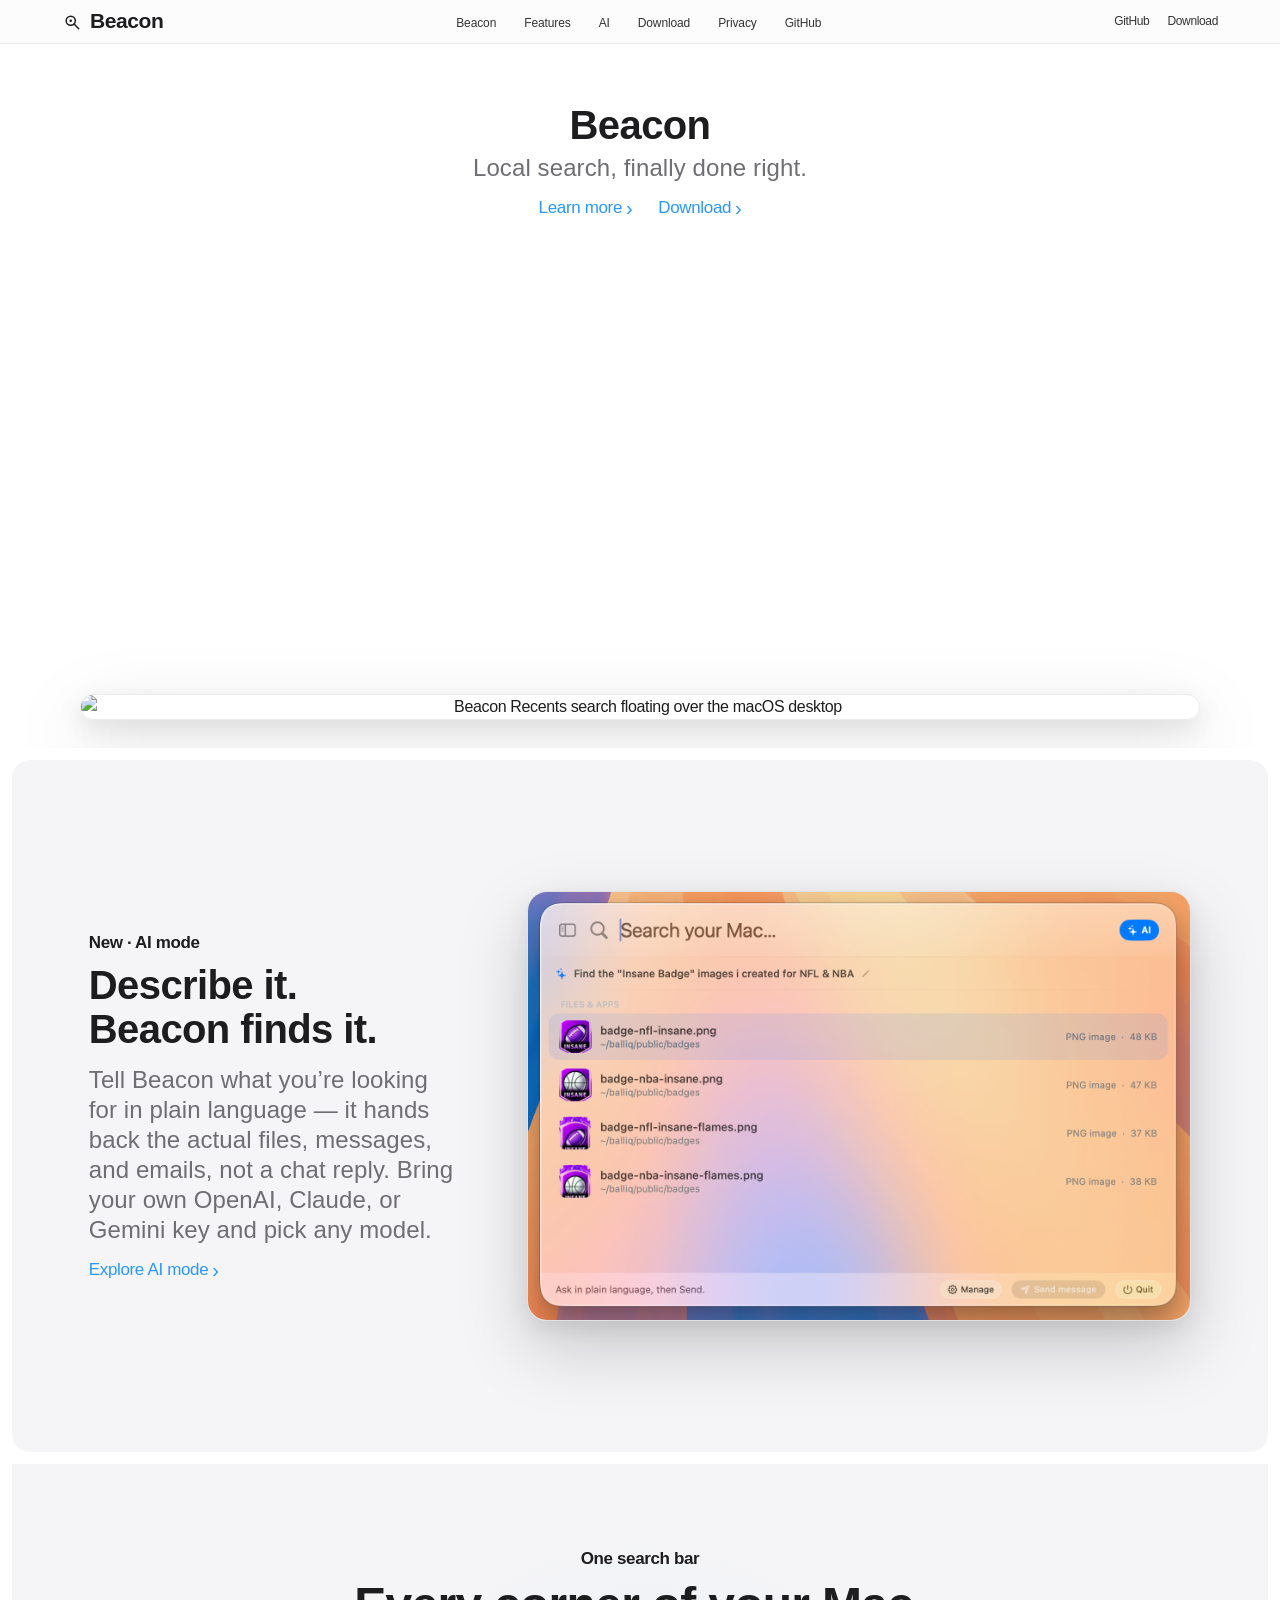
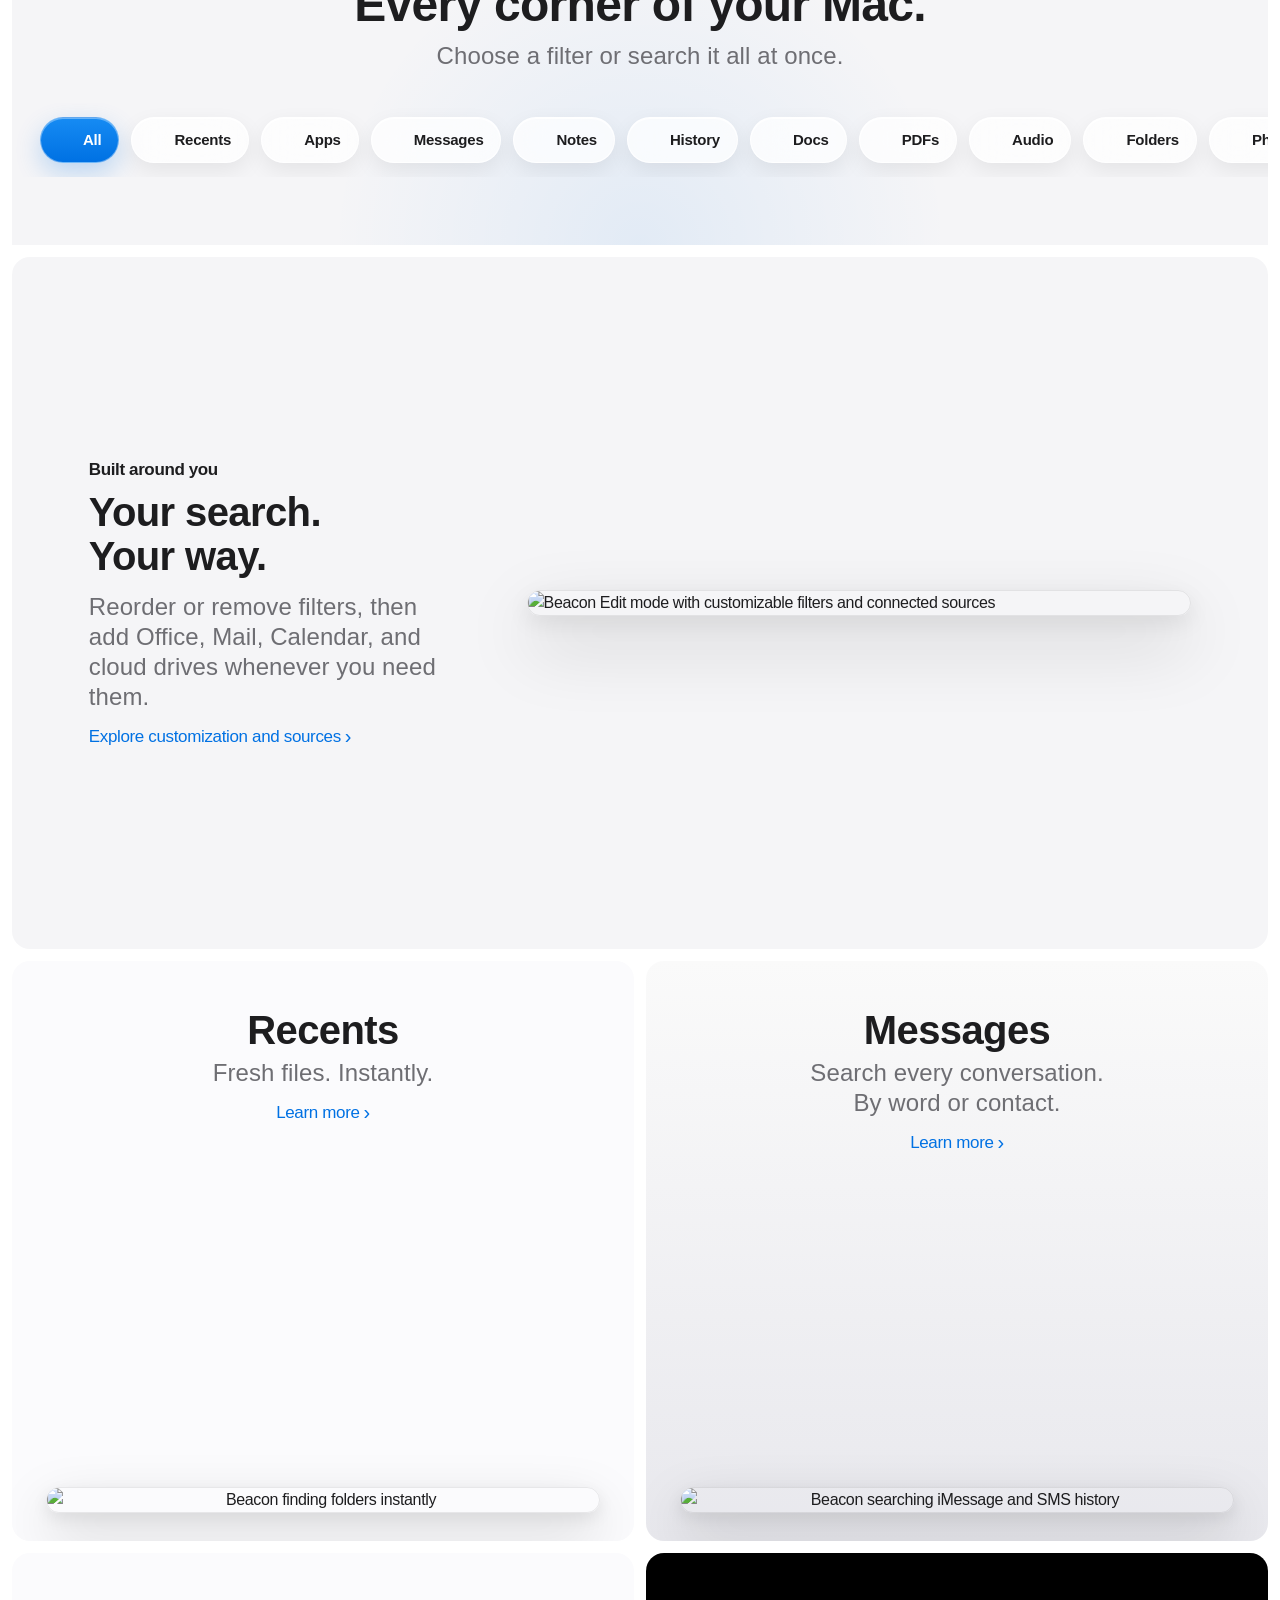
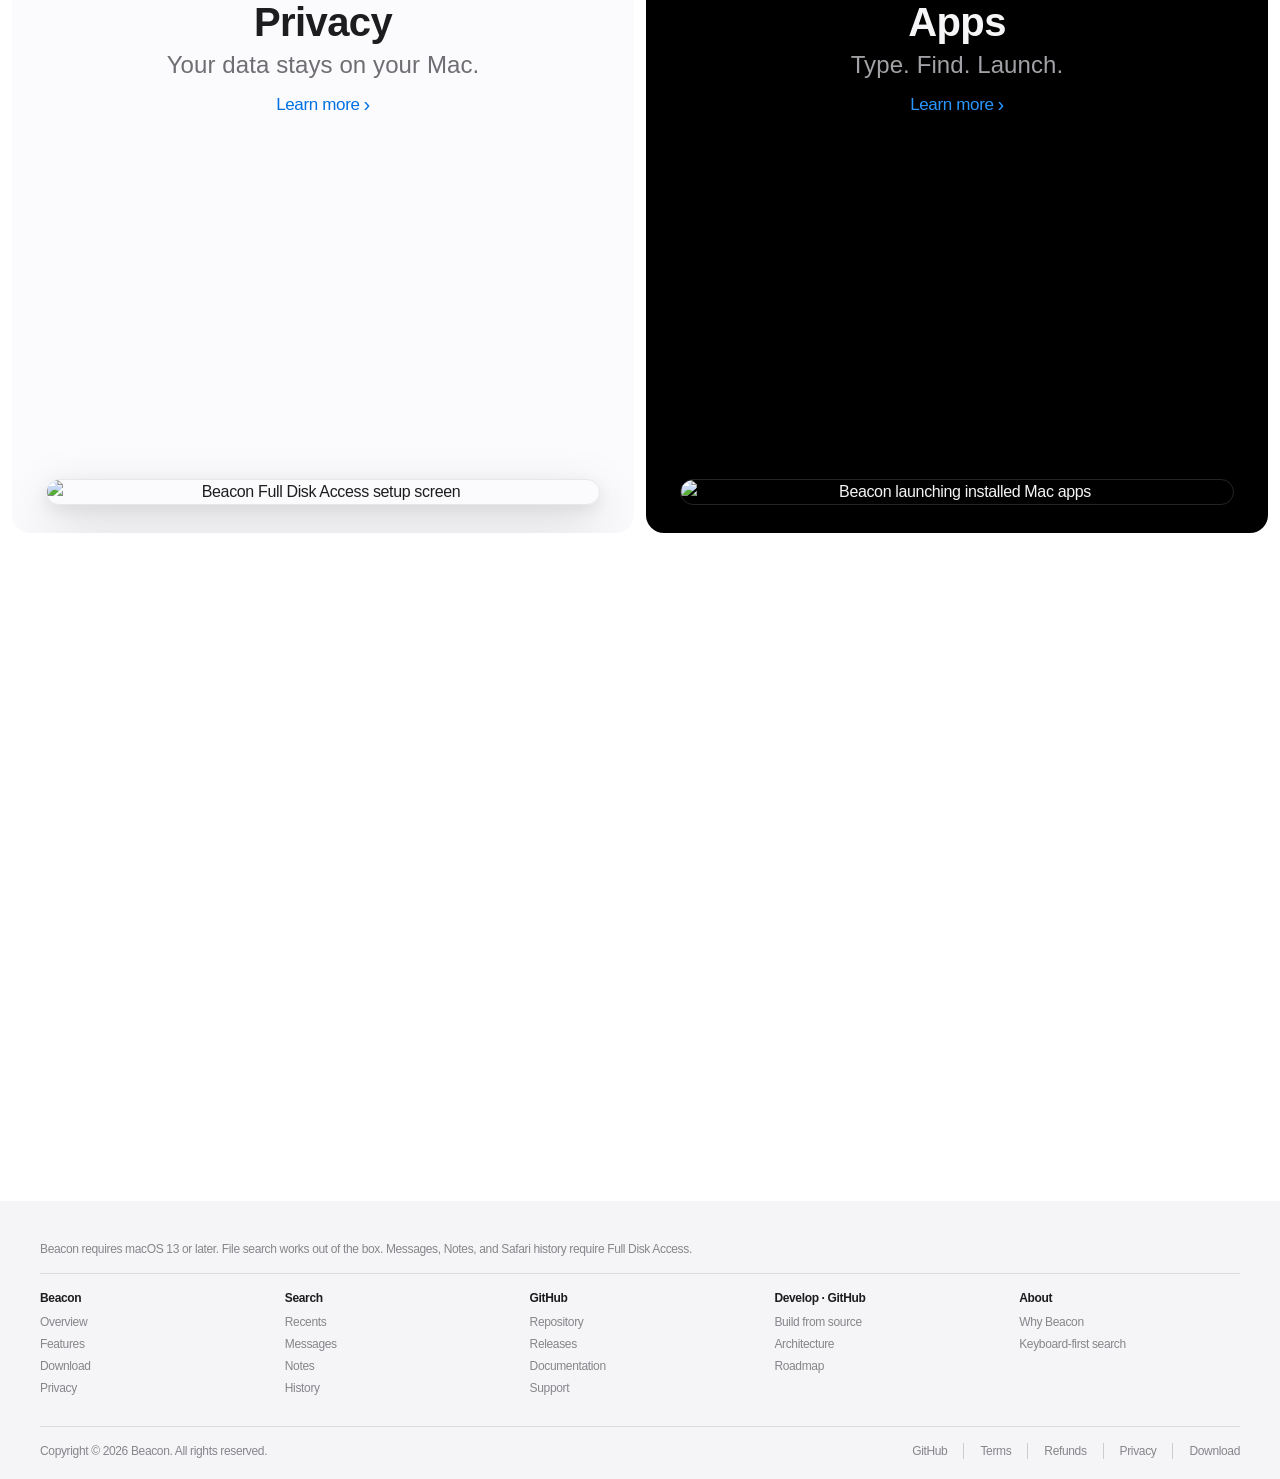
==== commit b2028ee7: "Site cleanup: constrain oversized AI/showcase images, neutralize non-Apple tile glow - Cap showcase " ====
--- a/docs/index.html
+++ b/docs/index.html
@@ -6,7 +6,7 @@
   <meta name="description" content="Beacon — fast, private macOS search across files, messages, mail, calendar, Office documents, cloud folders, and more.">
   <title>Beacon — Apple-style macOS search</title>
   <link rel="icon" type="image/png" sizes="36x36" href="assets/favicon.png">
-  <link rel="stylesheet" href="css/styles.css?v=20260712-2">
+  <link rel="stylesheet" href="css/styles.css?v=20260729">
 </head>
 <body>
 
--- a/docs/css/styles.css
+++ b/docs/css/styles.css
@@ -471,10 +471,7 @@
   min-height: 590px;
   padding: 64px clamp(38px, 6vw, 92px);
   text-align: left;
-  background:
-    radial-gradient(circle at 18% 20%, rgba(255, 190, 105, 0.22), transparent 30%),
-    radial-gradient(circle at 82% 78%, rgba(96, 120, 255, 0.18), transparent 34%),
-    #f5f5f7;
+  background: #f5f5f7;
 }
 
 .tile-feature-copy {
@@ -874,6 +871,9 @@
 }
 
 .showcase-card .product-shot {
+  display: block;
+  width: min(760px, 100%);
+  margin-inline: auto;
   border-radius: 18px;
   box-shadow: 0 24px 70px rgba(0, 0, 0, 0.16);
 }
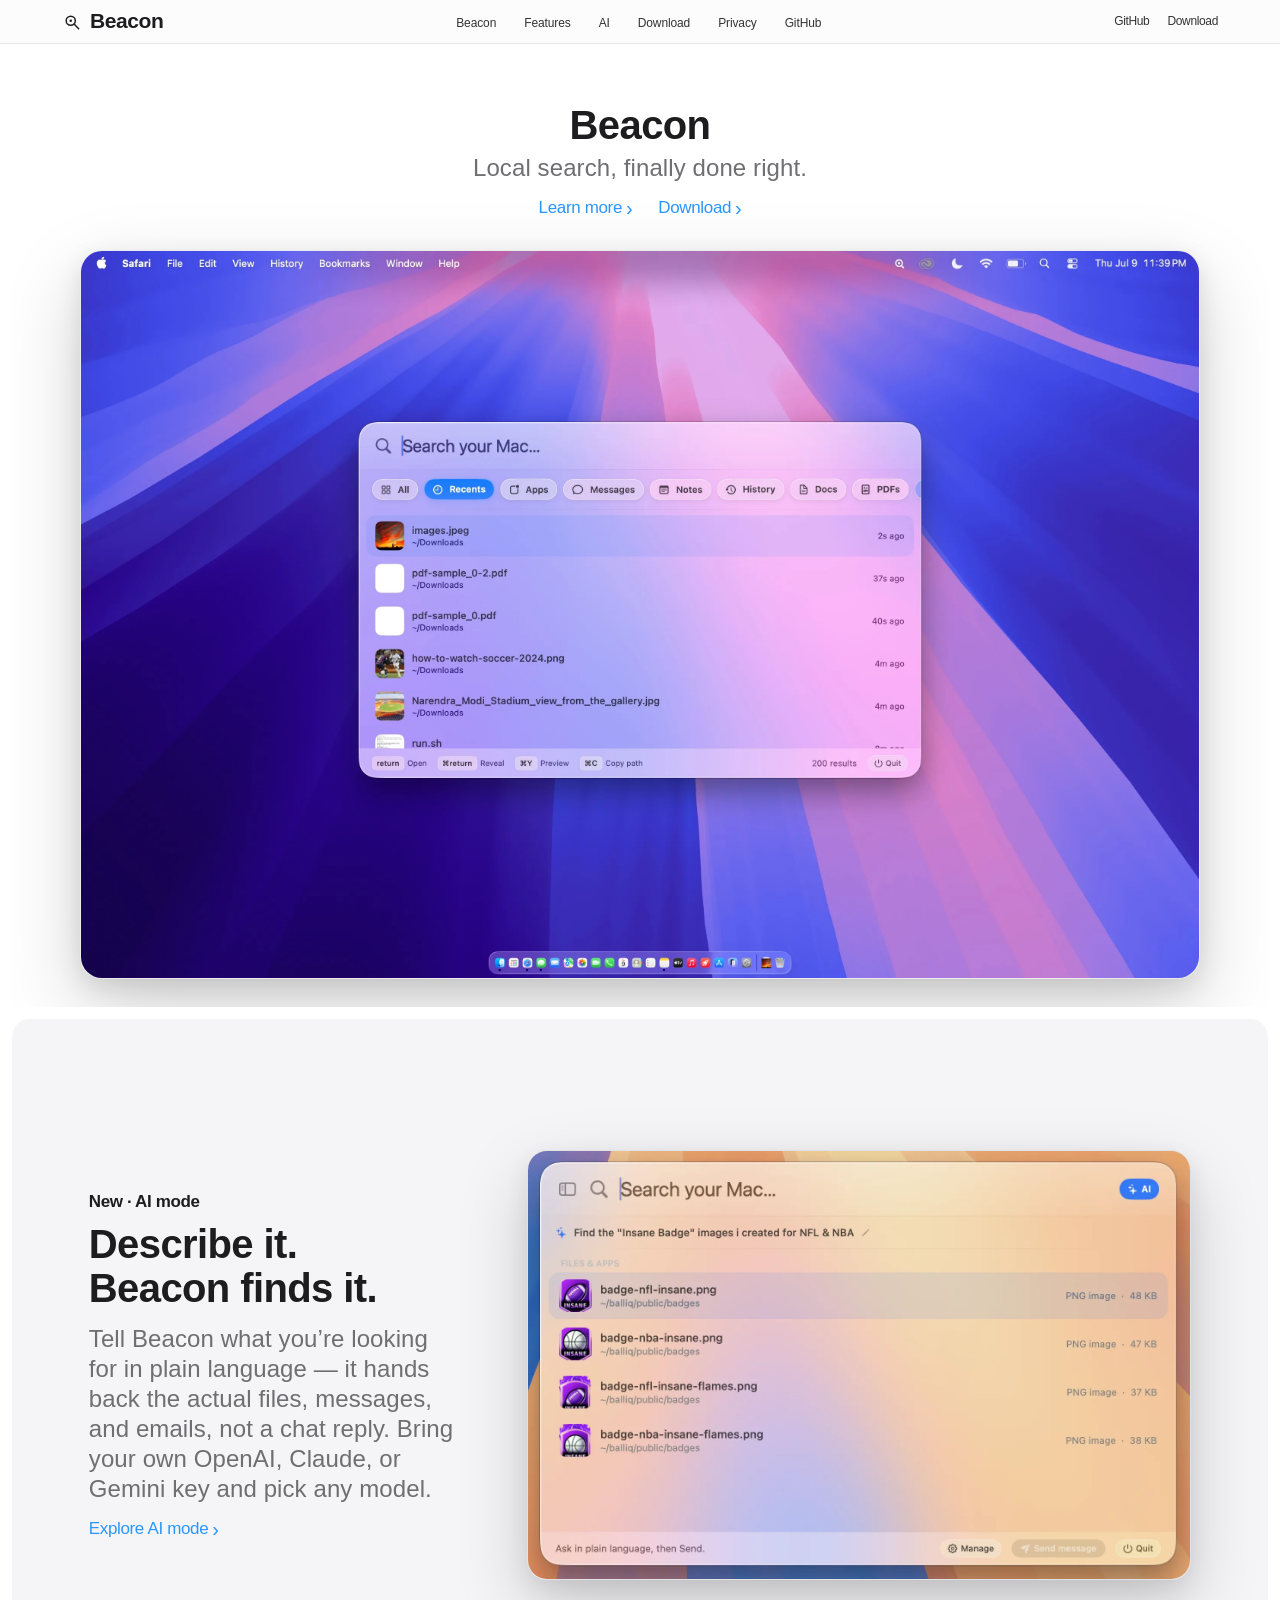
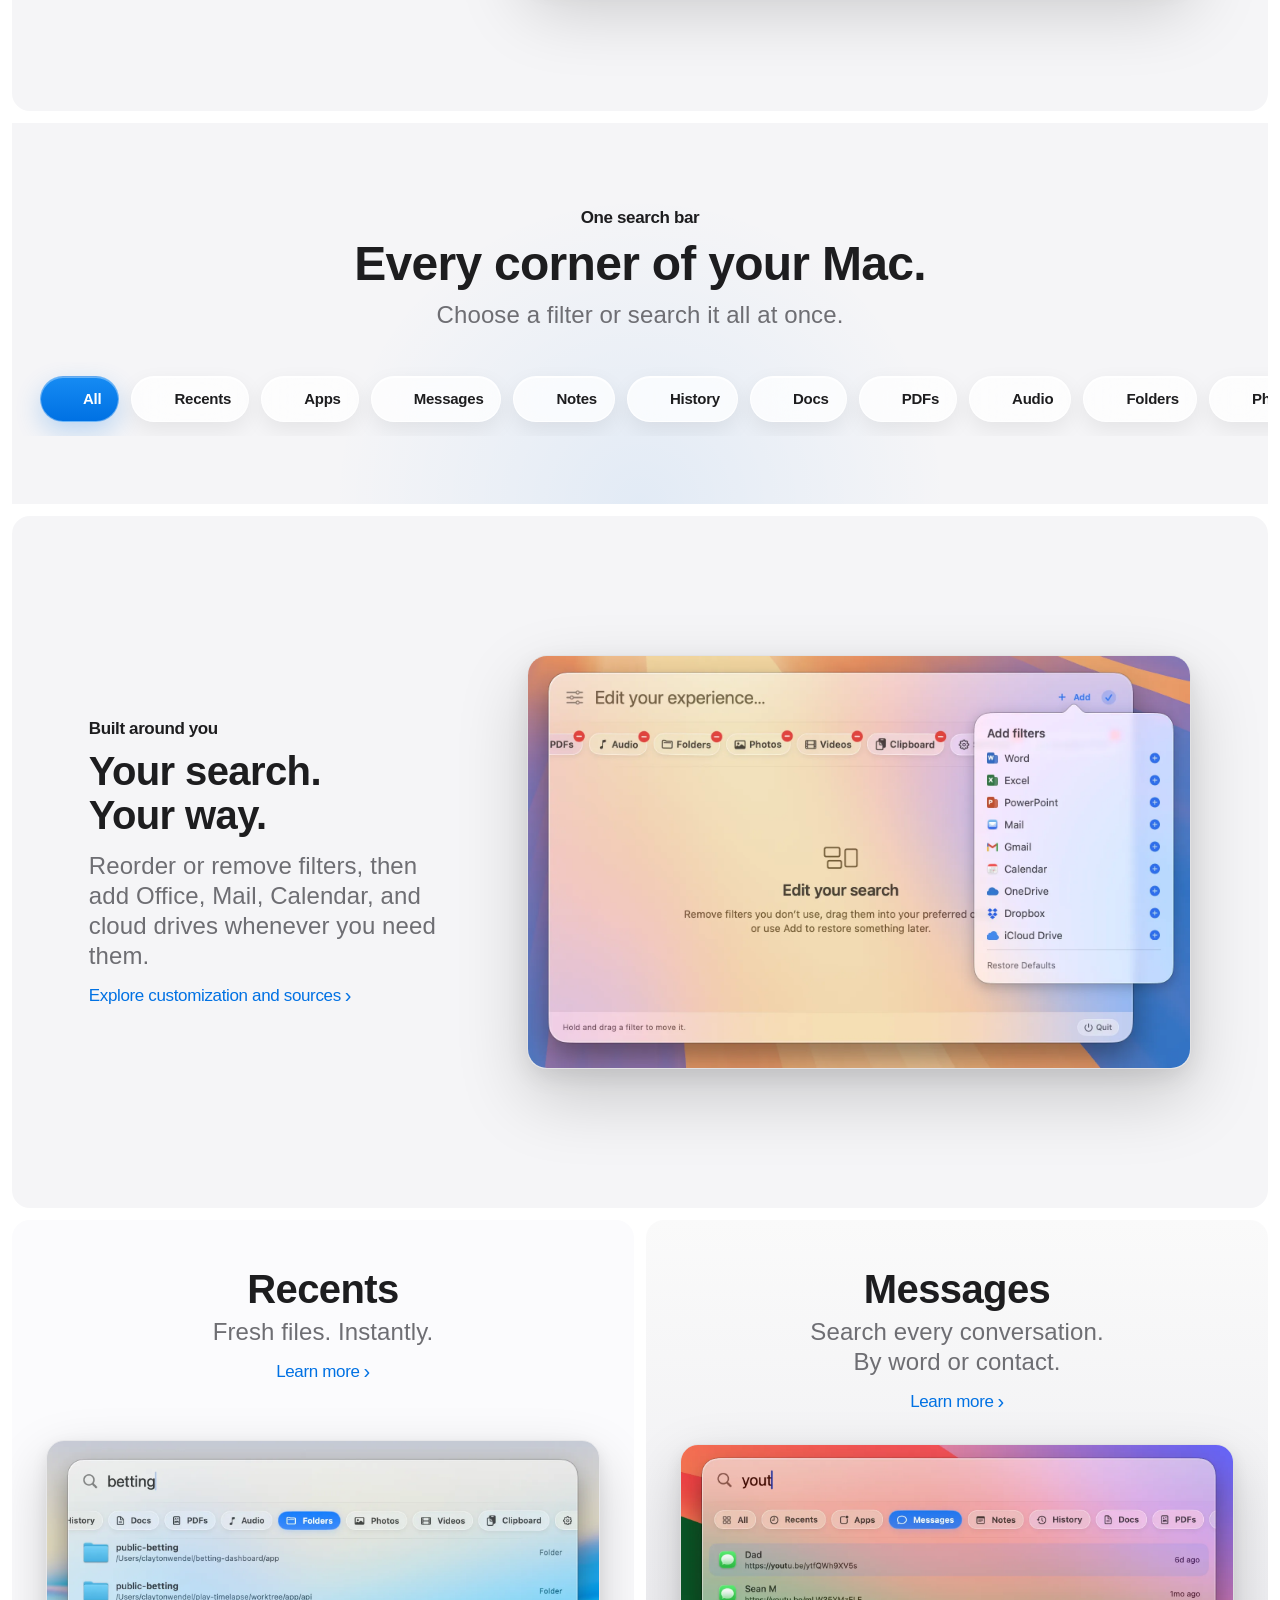
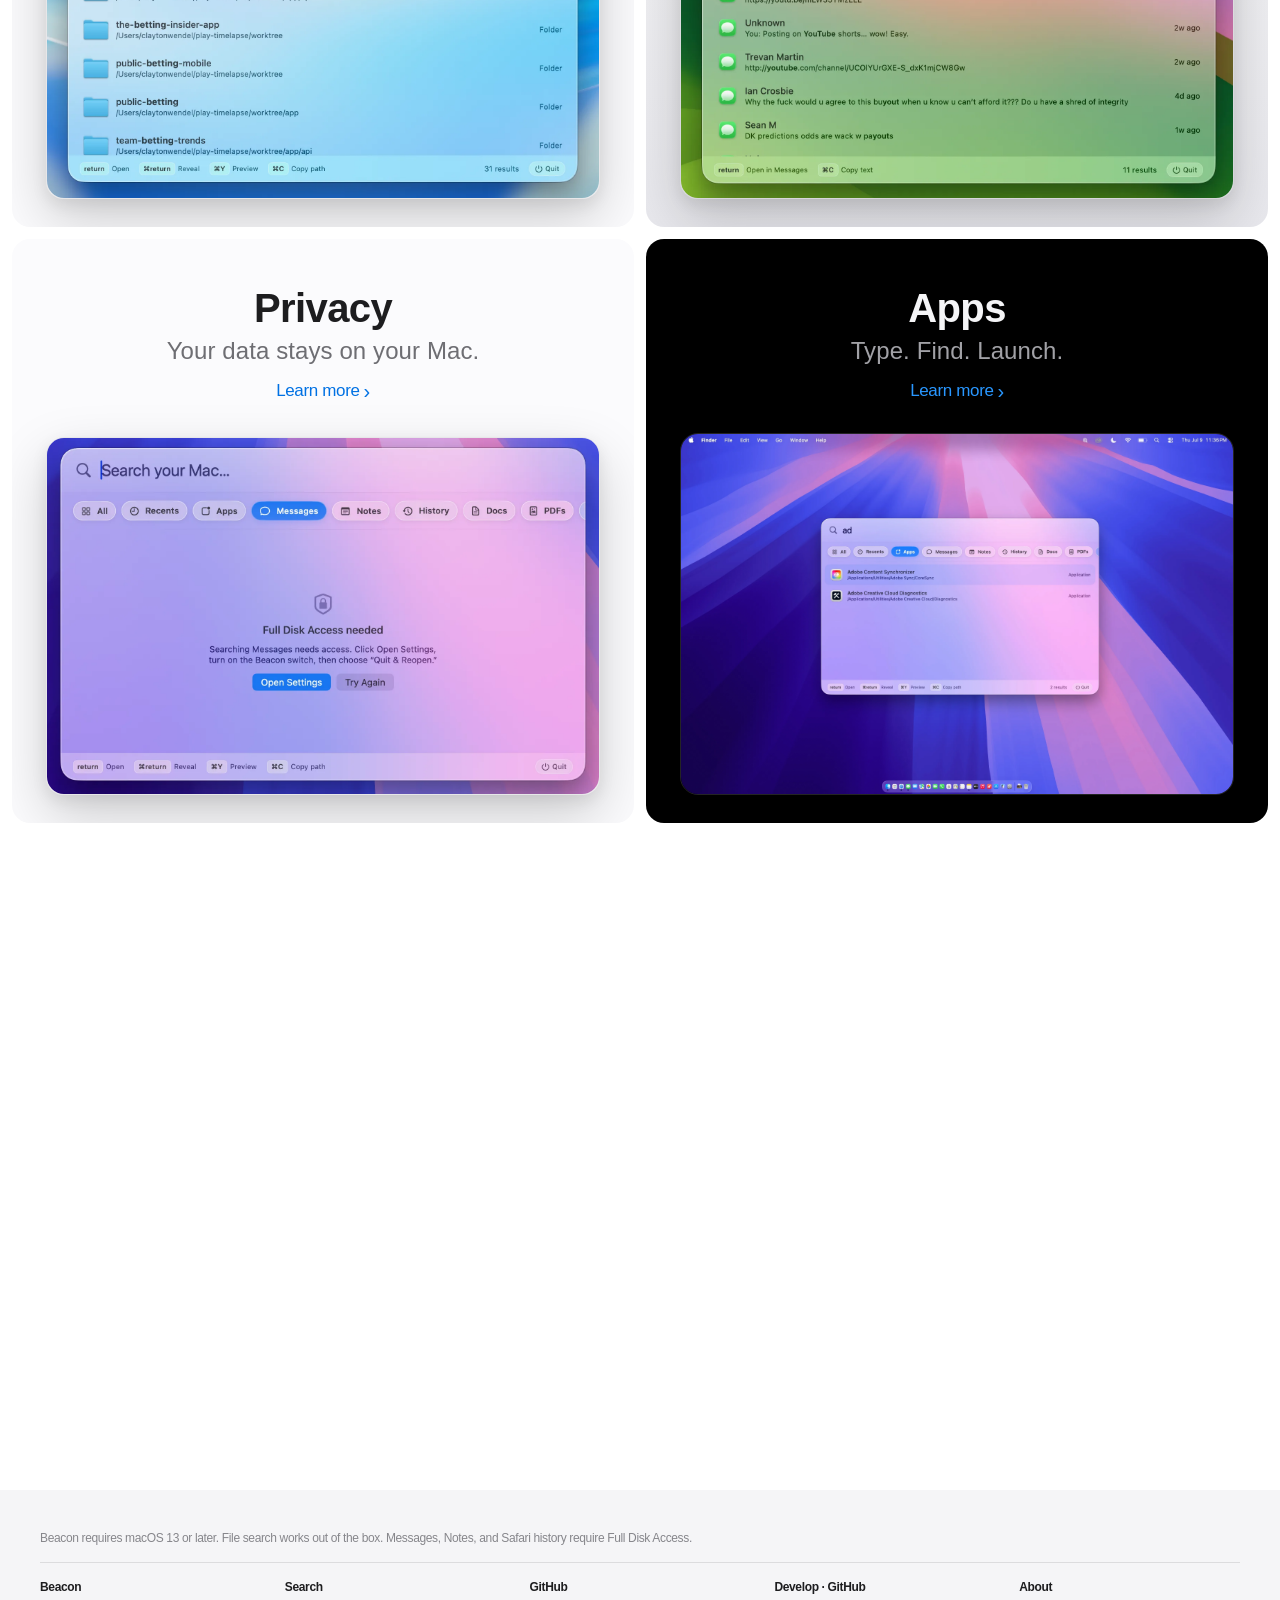
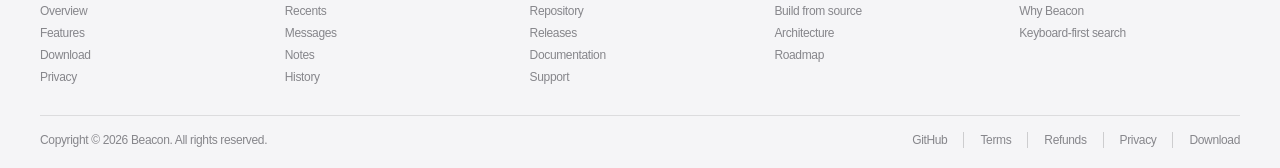
==== commit 57dc896a: "SEO pass: structured data, canonicals, OG/Twitter, sitemap, WebP images - H1 on homepage; SoftwareAp" ====
--- a/docs/index.html
+++ b/docs/index.html
@@ -4,9 +4,31 @@
   <meta charset="utf-8">
   <meta name="viewport" content="width=device-width, initial-scale=1">
   <meta name="description" content="Beacon — fast, private macOS search across files, messages, mail, calendar, Office documents, cloud folders, and more.">
-  <title>Beacon — Apple-style macOS search</title>
+  <title>Beacon — Fast, Private Mac Search App &amp; Spotlight Alternative</title>
   <link rel="icon" type="image/png" sizes="36x36" href="assets/favicon.png">
   <link rel="stylesheet" href="css/styles.css?v=20260729">
+  <link rel="canonical" href="https://beaconmac.com/">
+  <link rel="manifest" href="/manifest.webmanifest">
+  <meta name="theme-color" content="#ffffff">
+  <meta property="og:type" content="website">
+  <meta property="og:site_name" content="Beacon">
+  <meta property="og:title" content="Beacon — Fast, private Mac search &amp; Spotlight alternative">
+  <meta property="og:description" content="Beacon is a fast, private macOS search app for files, messages, mail, calendar, Office docs, cloud folders, and more — with an optional AI mode. Runs entirely on your Mac.">
+  <meta property="og:url" content="https://beaconmac.com/">
+  <meta property="og:image" content="https://beaconmac.com/assets/og-beacon.png">
+  <meta property="og:image:width" content="1200">
+  <meta property="og:image:height" content="630">
+  <meta name="twitter:card" content="summary_large_image">
+  <meta name="twitter:title" content="Beacon — Fast, private Mac search &amp; Spotlight alternative">
+  <meta name="twitter:description" content="A fast, private macOS search app for files, messages, mail, and more — with an optional AI mode. Runs entirely on your Mac.">
+  <meta name="twitter:image" content="https://beaconmac.com/assets/og-beacon.png">
+  <script type="application/ld+json">
+  {"@context":"https://schema.org","@graph":[
+    {"@type":"Organization","@id":"https://beaconmac.com/#org","name":"Beacon","url":"https://beaconmac.com/","logo":"https://beaconmac.com/assets/beacon-icon.png"},
+    {"@type":"WebSite","@id":"https://beaconmac.com/#website","url":"https://beaconmac.com/","name":"Beacon","publisher":{"@id":"https://beaconmac.com/#org"}},
+    {"@type":"SoftwareApplication","name":"Beacon","operatingSystem":"macOS 13.0","applicationCategory":"UtilitiesApplication","url":"https://beaconmac.com/","image":"https://beaconmac.com/assets/og-beacon.png","description":"A fast, private macOS search app for files, messages, mail, calendar, Office documents, cloud folders, and browser history, with an optional bring-your-own-key AI mode.","offers":{"@type":"Offer","price":"15.00","priceCurrency":"USD"}}
+  ]}
+  </script>
 </head>
 <body>
 
@@ -52,7 +74,7 @@
   <!-- Hero tile: Beacon -->
   <section class="tile-grid">
     <a class="tile tile-full tile-home-hero" href="beacon/index.html">
-      <h2 class="headline-tile">Beacon</h2>
+      <h1 class="headline-tile">Beacon</h1>
       <p class="subhead">Local search, finally done right.</p>
       <div class="cta-row">
         <span class="link-more" style="color:#2997ff">Learn more</span>
@@ -60,7 +82,7 @@
       </div>
       <div class="tile-visual">
         <img class="product-shot product-shot-hero"
-             src="assets/beacon-recents-wide.jpg"
+             src="assets/beacon-recents-wide.webp"
              alt="Beacon Recents search floating over the macOS desktop">
       </div>
     </a>
@@ -75,8 +97,8 @@
         </div>
       </div>
       <div class="tile-feature-visual">
-        <img class="product-shot product-shot-customize"
-             src="assets/ai-results.png"
+        <img loading="lazy" decoding="async" class="product-shot product-shot-customize"
+             src="assets/ai-results.webp"
              alt="Beacon AI mode returning the exact files that match a plain-language request">
       </div>
     </a>
@@ -120,8 +142,8 @@
         </div>
       </div>
       <div class="tile-feature-visual">
-        <img class="product-shot product-shot-customize"
-             src="assets/beacon-edit-add.png"
+        <img loading="lazy" decoding="async" class="product-shot product-shot-customize"
+             src="assets/beacon-edit-add.webp"
              alt="Beacon Edit mode with customizable filters and connected sources">
       </div>
     </a>
@@ -133,8 +155,8 @@
         <span class="link-more">Learn more</span>
       </div>
       <div class="tile-visual">
-        <img class="product-shot product-shot-tile"
-             src="assets/beacon-folders-close.png"
+        <img loading="lazy" decoding="async" class="product-shot product-shot-tile"
+             src="assets/beacon-folders-close.webp"
              alt="Beacon finding folders instantly">
       </div>
     </a>
@@ -146,8 +168,8 @@
         <span class="link-more">Learn more</span>
       </div>
       <div class="tile-visual">
-        <img class="product-shot product-shot-tile"
-             src="assets/beacon-messages-close.png"
+        <img loading="lazy" decoding="async" class="product-shot product-shot-tile"
+             src="assets/beacon-messages-close.webp"
              alt="Beacon searching iMessage and SMS history">
       </div>
     </a>
@@ -159,8 +181,8 @@
         <span class="link-more">Learn more</span>
       </div>
       <div class="tile-visual">
-        <img class="product-shot product-shot-tile"
-             src="assets/beacon-disk-access-close.png"
+        <img loading="lazy" decoding="async" class="product-shot product-shot-tile"
+             src="assets/beacon-disk-access-close.webp"
              alt="Beacon Full Disk Access setup screen">
       </div>
     </a>
@@ -172,8 +194,8 @@
         <span class="link-more" style="color:#2997ff">Learn more</span>
       </div>
       <div class="tile-visual">
-        <img class="product-shot product-shot-tile"
-             src="assets/beacon-apps-wide.jpg"
+        <img loading="lazy" decoding="async" class="product-shot product-shot-tile"
+             src="assets/beacon-apps-wide.webp"
              alt="Beacon launching installed Mac apps">
       </div>
     </a>
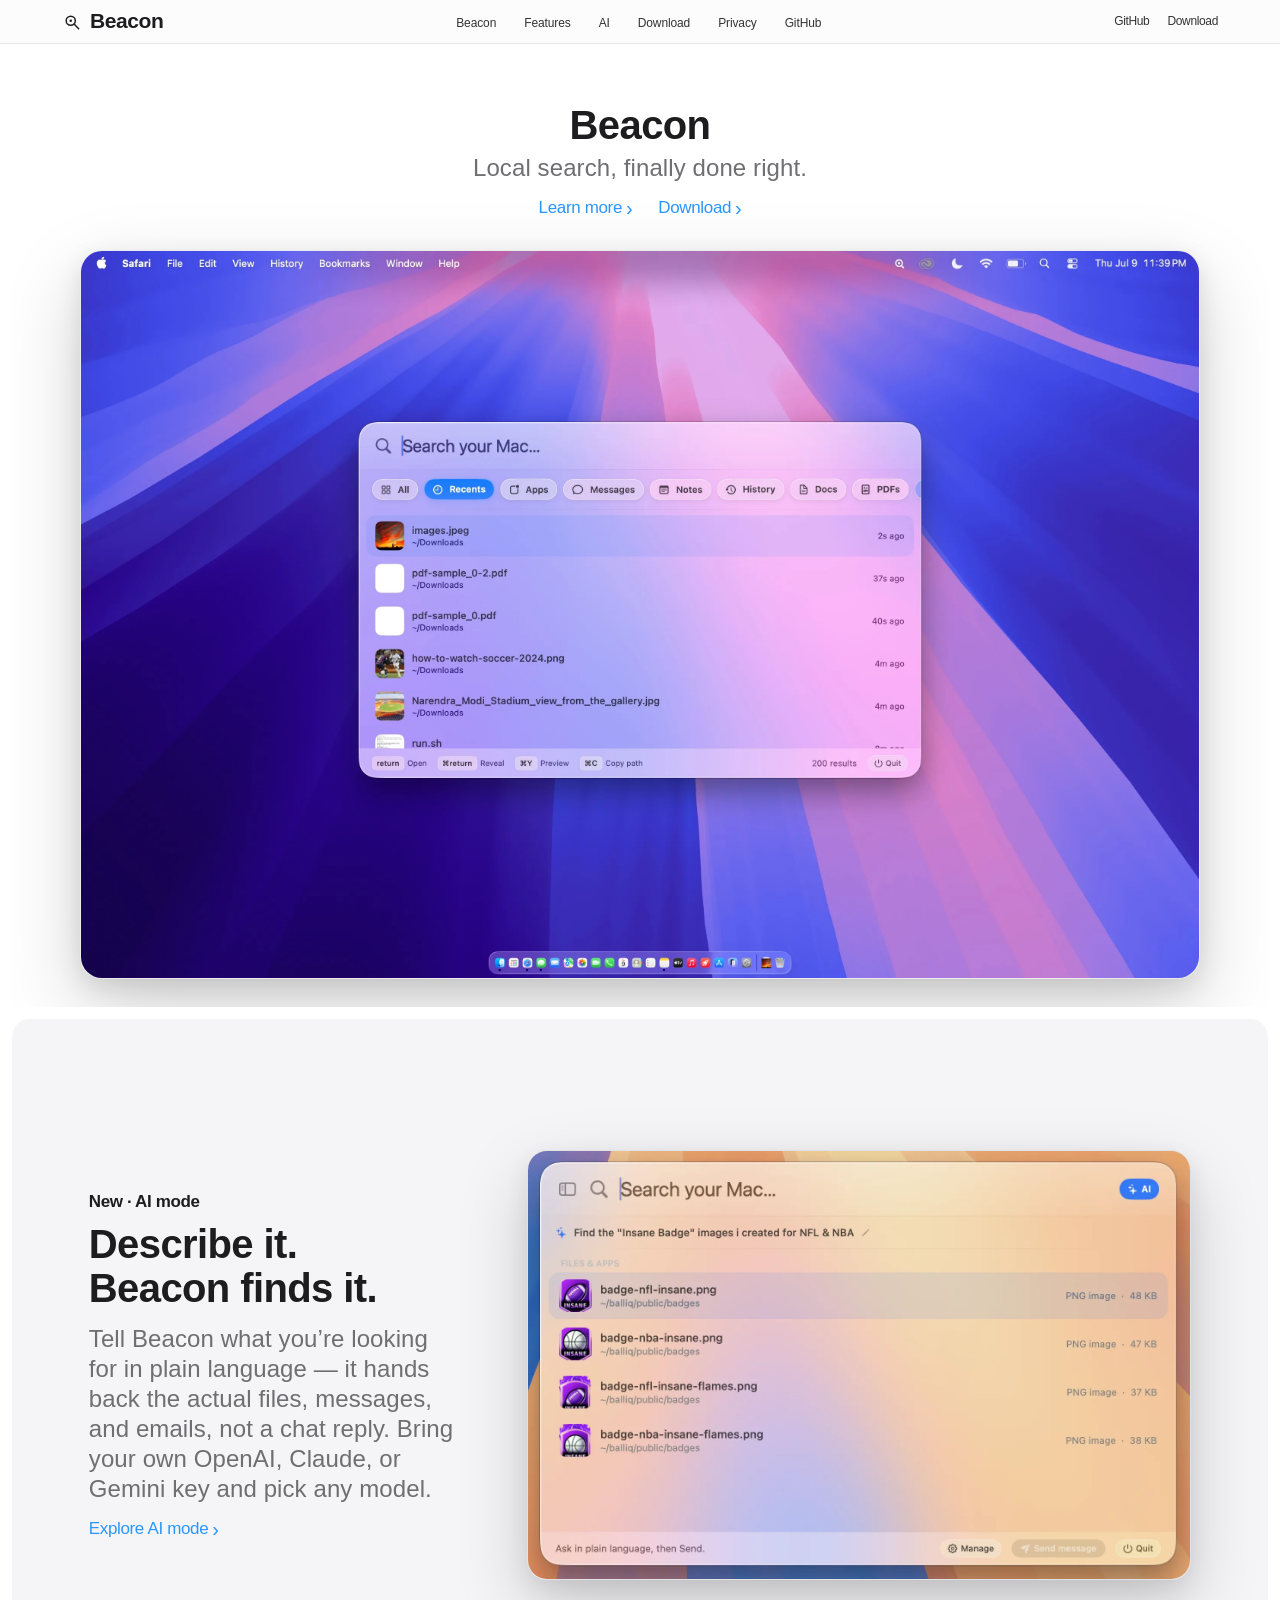
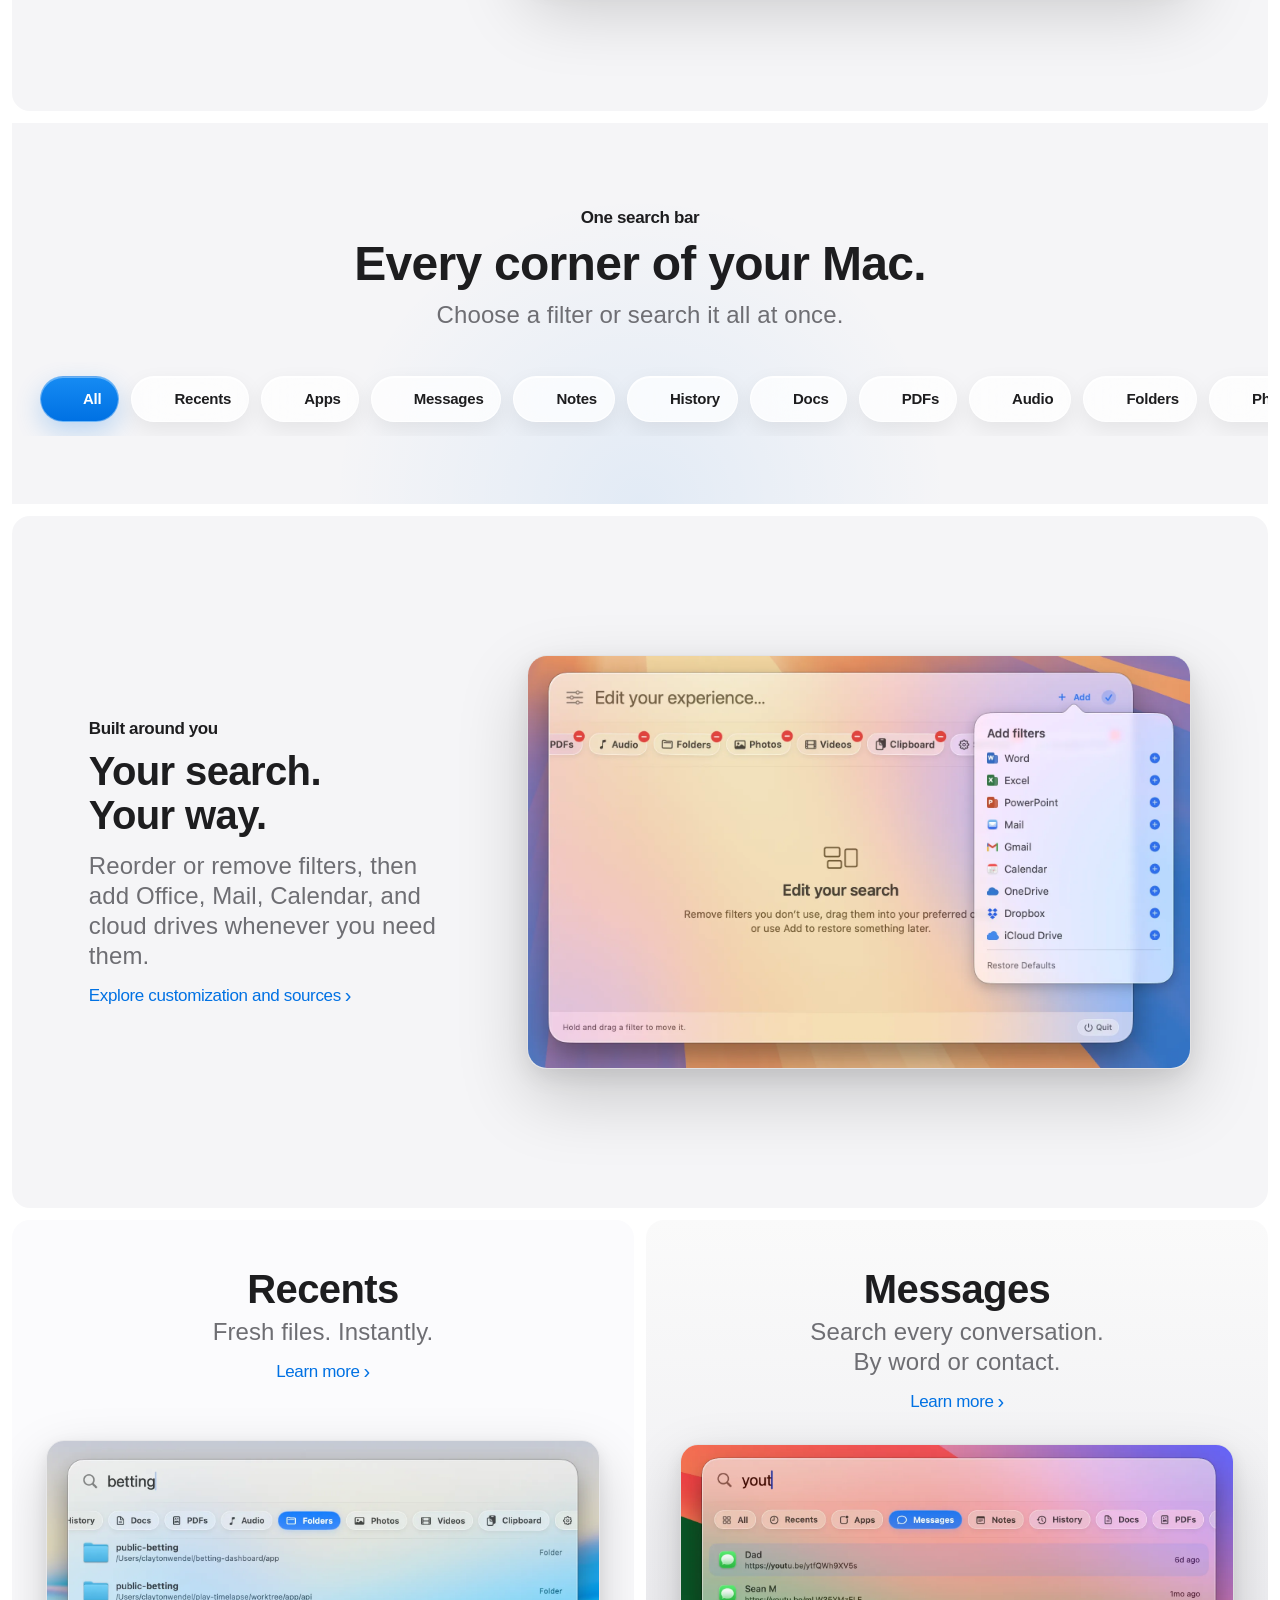
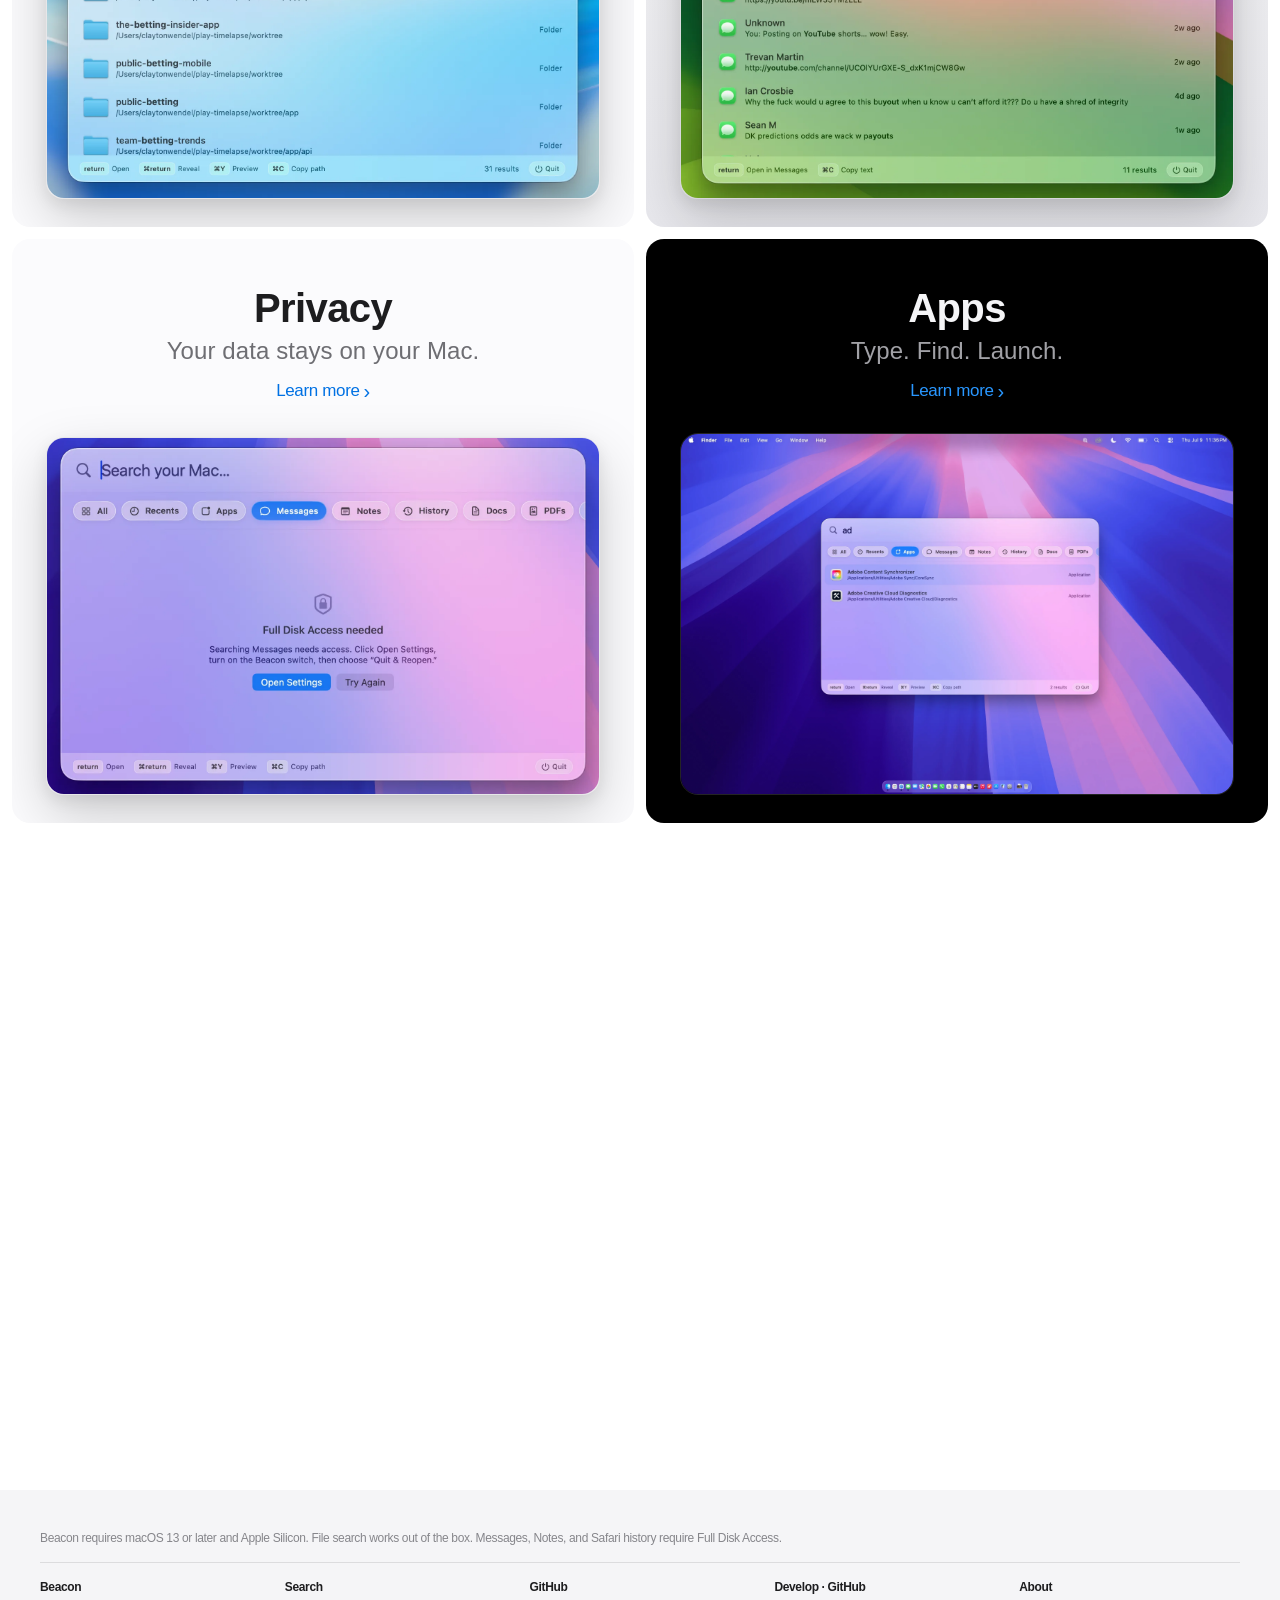
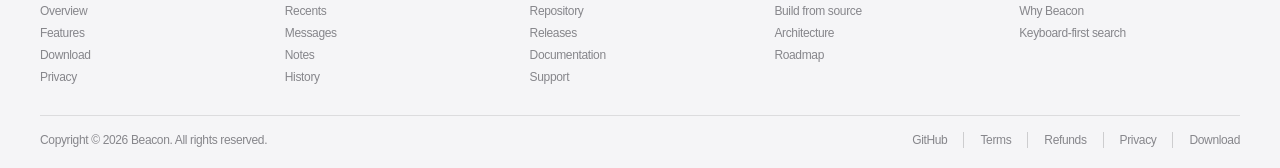
==== commit cd640d74: "Prepare Beacon 1.1.0 and publish downloads before update feeds" ====
--- a/docs/index.html
+++ b/docs/index.html
@@ -26,7 +26,7 @@
   {"@context":"https://schema.org","@graph":[
     {"@type":"Organization","@id":"https://beaconmac.com/#org","name":"Beacon","url":"https://beaconmac.com/","logo":"https://beaconmac.com/assets/beacon-icon.png"},
     {"@type":"WebSite","@id":"https://beaconmac.com/#website","url":"https://beaconmac.com/","name":"Beacon","publisher":{"@id":"https://beaconmac.com/#org"}},
-    {"@type":"SoftwareApplication","name":"Beacon","operatingSystem":"macOS 13.0","applicationCategory":"UtilitiesApplication","url":"https://beaconmac.com/","image":"https://beaconmac.com/assets/og-beacon.png","description":"A fast, private macOS search app for files, messages, mail, calendar, Office documents, cloud folders, and browser history, with an optional bring-your-own-key AI mode.","offers":{"@type":"Offer","price":"15.00","priceCurrency":"USD"}}
+    {"@type":"SoftwareApplication","name":"Beacon","operatingSystem":"macOS 13.0","applicationCategory":"UtilitiesApplication","url":"https://beaconmac.com/","image":"https://beaconmac.com/assets/og-beacon.png","description":"A fast, private macOS search app for files, messages, mail, calendar, Office documents, cloud folders, and browser history, with an optional bring-your-own-key AI mode.","offers":{"@type":"Offer","price":"0","priceCurrency":"USD"}}
   ]}
   </script>
 </head>
@@ -46,27 +46,27 @@
         <li><a href="beacon/index.html">Beacon</a></li>
         <li><a href="beacon/index.html#features">Features</a></li>
         <li><a href="beacon/index.html#ai">AI</a></li>
-        <li><a href="beacon/index.html#download" data-buy>Download</a></li>
+        <li><a href="https://github.com/Cool-Mac-Tools/Beacon/releases/latest">Download</a></li>
         <li><a href="beacon/index.html#privacy">Privacy</a></li>
-        <li><a href="https://github.com/claytonwendelwon/Mac-search">GitHub</a></li>
+        <li><a href="https://github.com/Cool-Mac-Tools/Beacon">GitHub</a></li>
       </ul>
       <div class="globalnav-actions">
-        <a href="https://github.com/claytonwendelwon/Mac-search" aria-label="GitHub">GitHub</a>
-        <a href="beacon/index.html#download" aria-label="Download" data-buy>Download</a>
+        <a href="https://github.com/Cool-Mac-Tools/Beacon" aria-label="GitHub">GitHub</a>
+        <a href="https://github.com/Cool-Mac-Tools/Beacon/releases/latest" aria-label="Download">Download</a>
       </div>
       <button class="nav-menu-button" type="button" data-menu-toggle
               aria-expanded="false" aria-controls="home-mobile-menu" aria-label="Open menu">
         <span></span><span></span><span></span>
       </button>
-      <a class="globalnav-mobile-cta" href="beacon/index.html#download" data-buy>Download</a>
+      <a class="globalnav-mobile-cta" href="https://github.com/Cool-Mac-Tools/Beacon/releases/latest">Download</a>
       <div class="mobile-nav" id="home-mobile-menu" data-mobile-menu>
         <a href="beacon/index.html">Beacon</a>
         <a href="beacon/index.html#features">Features</a>
         <a href="beacon/index.html#ai">AI</a>
         <a href="beacon/index.html#lineup">Filters</a>
         <a href="beacon/index.html#privacy">Privacy</a>
-        <a href="beacon/index.html#download" data-buy>Download</a>
-        <a href="https://github.com/claytonwendelwon/Mac-search">GitHub</a>
+        <a href="https://github.com/Cool-Mac-Tools/Beacon/releases/latest">Download</a>
+        <a href="https://github.com/Cool-Mac-Tools/Beacon">GitHub</a>
       </div>
     </div>
   </nav>
@@ -204,10 +204,10 @@
   <!-- Download CTA -->
   <section class="download-band fade-in" id="download">
     <h2 class="headline-section">Get Beacon for Mac.</h2>
-    <p class="subhead subhead-light">$15/year · Native · Notarized by Apple · Auto-updating</p>
+    <p class="subhead subhead-light">Free · Native · Notarized by Apple · Apple Silicon</p>
     <div class="cta-row">
-      <a class="btn-download" href="beacon/index.html#download" data-buy>Buy Beacon</a>
-      <a class="link-more" style="color:#2997ff" href="https://github.com/claytonwendelwon/Mac-search/releases/latest">Latest release on GitHub</a>
+      <a class="btn-download" href="https://github.com/Cool-Mac-Tools/Beacon/releases/latest">Download Beacon</a>
+      <a class="link-more" style="color:#2997ff" href="https://github.com/Cool-Mac-Tools/Beacon/releases/latest">Latest release on GitHub</a>
     </div>
   </section>
 
@@ -216,21 +216,21 @@
     <h2 class="headline-section">Open on GitHub.</h2>
     <p class="body-copy">Beacon's full source code is public — Swift, SwiftUI, zero third-party dependencies. Read it, build it yourself, or contribute.</p>
     <div class="cta-row">
-      <a class="btn-outline" href="https://github.com/claytonwendelwon/Mac-search">View on GitHub</a>
-      <a class="link-more" href="https://github.com/claytonwendelwon/Mac-search/blob/main/README.md">Docs on GitHub</a>
+      <a class="btn-outline" href="https://github.com/Cool-Mac-Tools/Beacon">View on GitHub</a>
+      <a class="link-more" href="https://github.com/Cool-Mac-Tools/Beacon/blob/main/README.md">Docs on GitHub</a>
     </div>
   </section>
 
   <footer class="footer">
     <div class="footer-inner">
-      <p class="footer-note">Beacon requires macOS 13 or later. File search works out of the box. Messages, Notes, and Safari history require Full Disk Access.</p>
+      <p class="footer-note">Beacon requires macOS 13 or later and Apple Silicon. File search works out of the box. Messages, Notes, and Safari history require Full Disk Access.</p>
       <div class="footer-columns">
         <div class="footer-col">
           <h4>Beacon</h4>
           <ul>
             <li><a href="beacon/index.html">Overview</a></li>
             <li><a href="beacon/index.html#features">Features</a></li>
-            <li><a href="beacon/index.html#download" data-buy>Download</a></li>
+            <li><a href="https://github.com/Cool-Mac-Tools/Beacon/releases/latest">Download</a></li>
             <li><a href="beacon/index.html#privacy">Privacy</a></li>
           </ul>
         </div>
@@ -246,18 +246,18 @@
         <div class="footer-col">
           <h4>GitHub</h4>
           <ul>
-            <li><a href="https://github.com/claytonwendelwon/Mac-search">Repository</a></li>
-            <li><a href="https://github.com/claytonwendelwon/Mac-search/releases">Releases</a></li>
-            <li><a href="https://github.com/claytonwendelwon/Mac-search/blob/main/README.md">Documentation</a></li>
-            <li><a href="https://github.com/claytonwendelwon/Mac-search/issues">Support</a></li>
+            <li><a href="https://github.com/Cool-Mac-Tools/Beacon">Repository</a></li>
+            <li><a href="https://github.com/Cool-Mac-Tools/Beacon/releases/latest">Releases</a></li>
+            <li><a href="https://github.com/Cool-Mac-Tools/Beacon/blob/main/README.md">Documentation</a></li>
+            <li><a href="https://github.com/Cool-Mac-Tools/Beacon/issues">Support</a></li>
           </ul>
         </div>
         <div class="footer-col">
           <h4>Develop · GitHub</h4>
           <ul>
-            <li><a href="https://github.com/claytonwendelwon/Mac-search/blob/main/README.md#build--run">Build from source</a></li>
-            <li><a href="https://github.com/claytonwendelwon/Mac-search/blob/main/README.md#how-it-works">Architecture</a></li>
-            <li><a href="https://github.com/claytonwendelwon/Mac-search/blob/main/README.md#roadmap">Roadmap</a></li>
+            <li><a href="https://github.com/Cool-Mac-Tools/Beacon/blob/main/README.md#build--run">Build from source</a></li>
+            <li><a href="https://github.com/Cool-Mac-Tools/Beacon/blob/main/README.md#how-it-works">Architecture</a></li>
+            <li><a href="https://github.com/Cool-Mac-Tools/Beacon/blob/main/README.md#roadmap">Roadmap</a></li>
           </ul>
         </div>
         <div class="footer-col">
@@ -271,30 +271,16 @@
       <div class="footer-bottom">
         <span>Copyright © 2026 Beacon. All rights reserved.</span>
         <div class="footer-legal">
-          <a href="https://github.com/claytonwendelwon/Mac-search">GitHub</a>
+          <a href="https://github.com/Cool-Mac-Tools/Beacon">GitHub</a>
           <a href="/legal/terms">Terms</a>
           <a href="/legal/refunds">Refunds</a>
           <a href="/legal/privacy">Privacy</a>
-          <a href="beacon/index.html#download" data-buy>Download</a>
+          <a href="https://github.com/Cool-Mac-Tools/Beacon/releases/latest">Download</a>
         </div>
       </div>
     </div>
   </footer>
 
   <script src="js/main.js?v=20260712-2"></script>
-  <script>
-    // Lemon Squeezy hosted checkout — sells immediately, no domain approval.
-    // Paste the product's "Share / buy" URL (e.g.
-    // https://beaconmac.lemonsqueezy.com/buy/xxxxxxxx-xxxx-xxxx-xxxx-xxxxxxxxxxxx).
-    var BEACON_CHECKOUT_URL = "https://beaconmac.lemonsqueezy.com/checkout/buy/636f0d26-1b9b-4ca4-8434-4476b0f132fe";
-    document.querySelectorAll("[data-buy]").forEach(function (el) {
-      el.addEventListener("click", function (e) {
-        e.preventDefault();
-        // Same-tab redirect: reliable on the first click (a new-tab window.open
-        // gets treated as a popup and can swallow the first click).
-        window.location.href = BEACON_CHECKOUT_URL;
-      });
-    });
-  </script>
 </body>
 </html>
